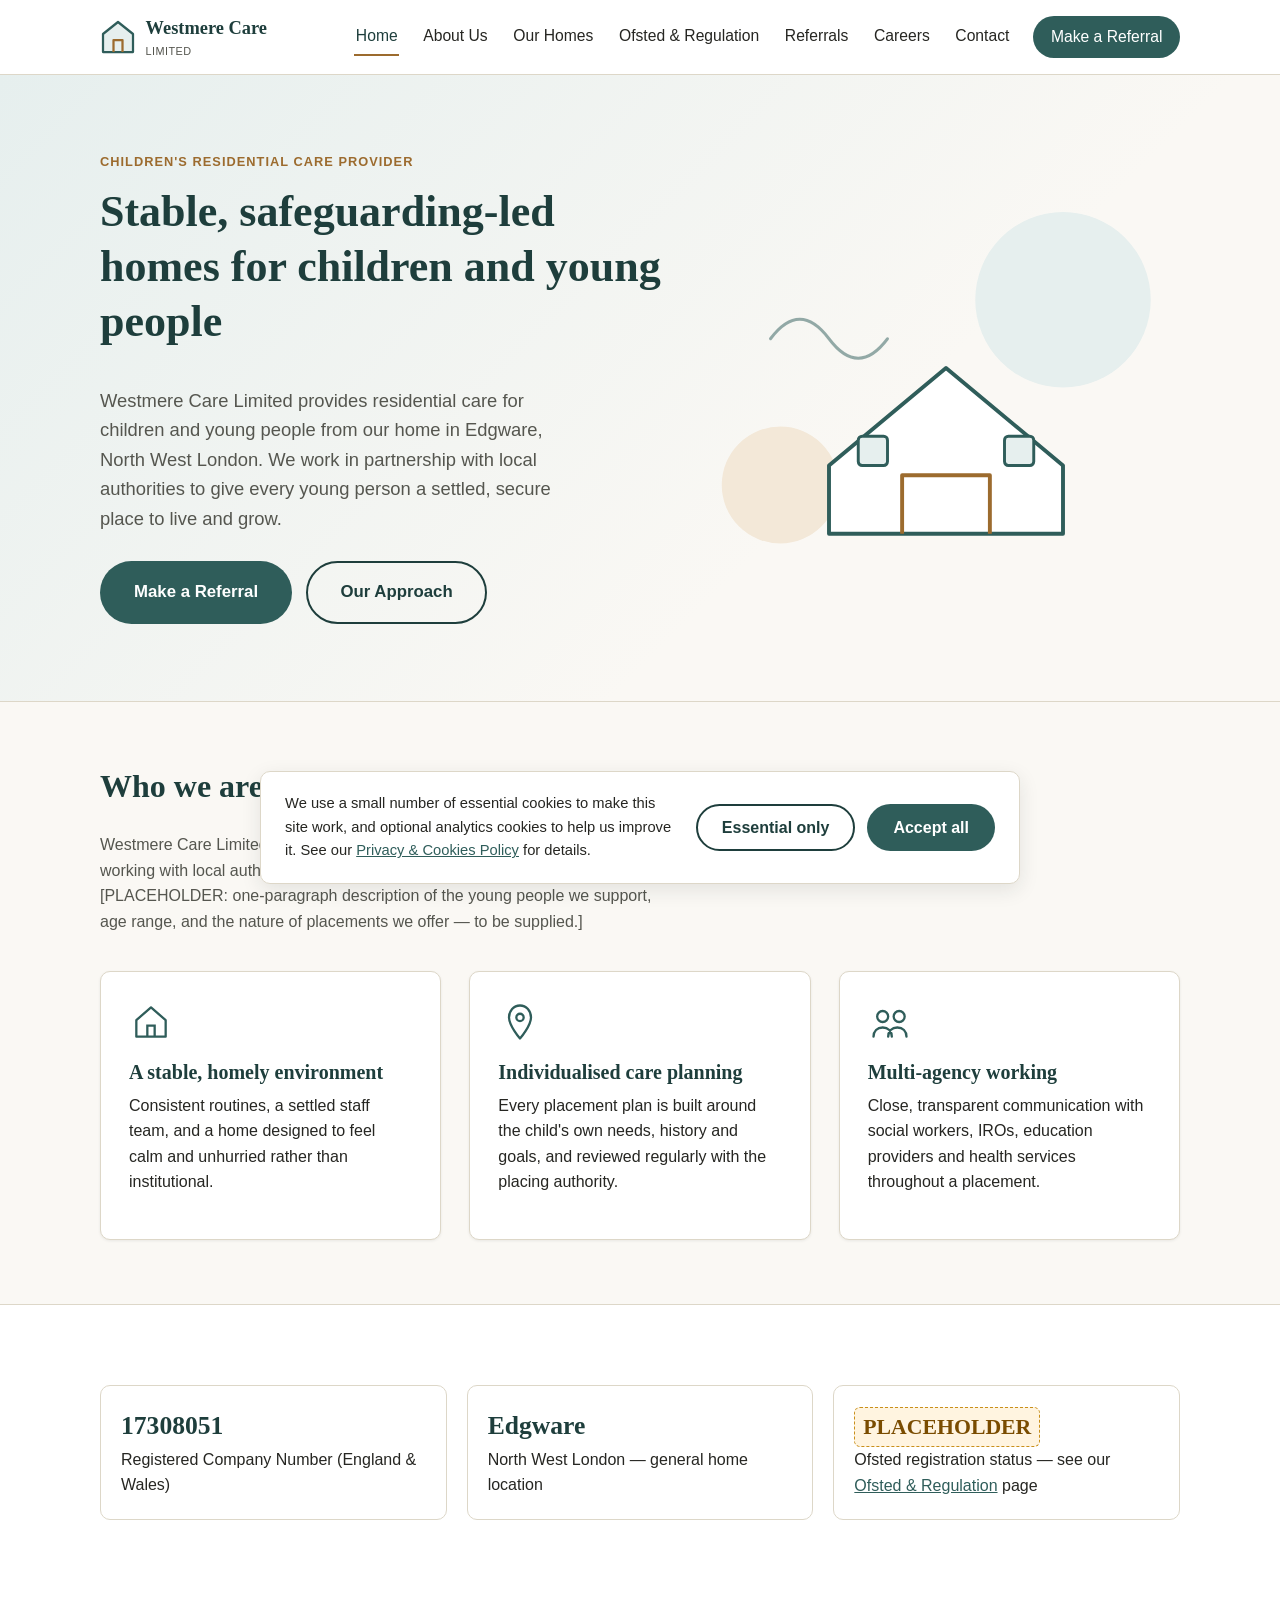
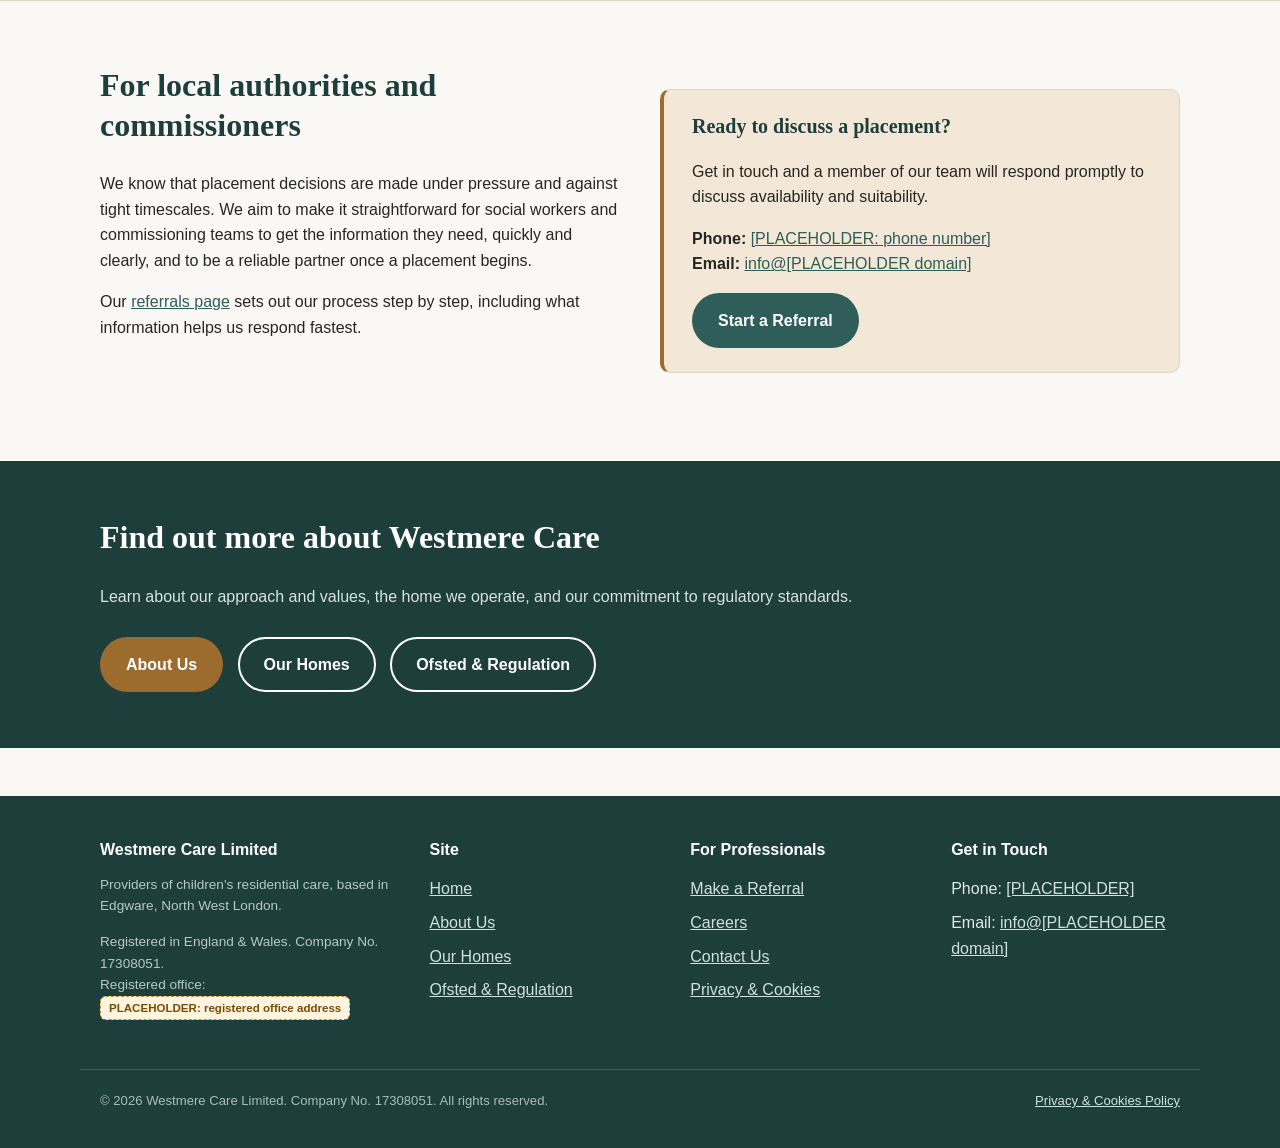
==== index.html @ 1361afa4 "Fix real domain in canonical/sitemap URLs, fix a11y lint, fix CI link check Two real bugs found via " ====
<!DOCTYPE html>
<html lang="en-GB">
<head>
  <meta charset="UTF-8">
  <meta name="viewport" content="width=device-width, initial-scale=1">
  <title>Westmere Care Limited | Children's Residential Care</title>
  <meta name="description" content="Westmere Care Limited provides safe, stable residential care for children and young people from our home in Edgware, North West London. Information for local authority social workers and commissioning teams.">
  <link rel="canonical" href="https://www.westmerecare.co.uk/">
  <link rel="icon" type="image/svg+xml" href="assets/favicon.svg">
  <meta name="theme-color" content="#2F5D5A">
  <meta property="og:type" content="website">
  <meta property="og:title" content="Westmere Care Limited | Children's Residential Care">
  <meta property="og:description" content="Safe, stable residential care for children and young people, based in Edgware, North West London. For local authority referrals and enquiries.">
  <link rel="stylesheet" href="css/style.css">
</head>
<body>
  <a class="skip-link" href="#main">Skip to main content</a>

  <header class="site-header">
    <div class="container header-inner">
      <a class="brand" href="index.html">
        <svg class="brand-mark" viewBox="0 0 48 48" fill="none" aria-hidden="true">
          <path d="M24 4 44 20V44H4V20L24 4Z" fill="#E6EFEE" stroke="#2F5D5A" stroke-width="3" stroke-linejoin="round"/>
          <path d="M18 44V28h12v16" fill="none" stroke="#9C6B2E" stroke-width="3" stroke-linejoin="round"/>
        </svg>
        <span>Westmere Care<span class="brand-text-org">Limited</span></span>
      </a>
      <button class="nav-toggle" data-nav-toggle type="button" aria-expanded="false" aria-controls="primary-nav">
        <svg class="nav-toggle-icon" viewBox="0 0 24 24" fill="none" aria-hidden="true"><path d="M4 6h16M4 12h16M4 18h16" stroke="currentColor" stroke-width="2" stroke-linecap="round"/></svg>
        Menu
      </button>
      <nav class="primary-nav" id="primary-nav" aria-label="Primary">
        <a href="index.html" aria-current="page">Home</a>
        <a href="about.html">About Us</a>
        <a href="our-homes.html">Our Homes</a>
        <a href="ofsted.html">Ofsted &amp; Regulation</a>
        <a href="referrals.html">Referrals</a>
        <a href="careers.html">Careers</a>
        <a href="contact.html">Contact</a>
        <a class="nav-cta" href="referrals.html">Make a Referral</a>
      </nav>
    </div>
  </header>

  <main id="main">

    <section class="hero">
      <div class="container hero-grid">
        <div>
          <p class="hero-eyebrow">Children's Residential Care Provider</p>
          <h1>Stable, safeguarding-led homes for children and young people</h1>
          <p class="hero-lede">Westmere Care Limited provides residential care for children and young people from our home in Edgware, North West London. We work in partnership with local authorities to give every young person a settled, secure place to live and grow.</p>
          <div class="hero-actions">
            <a class="btn btn-primary btn-lg" href="referrals.html">Make a Referral</a>
            <a class="btn btn-outline btn-lg" href="about.html">Our Approach</a>
          </div>
        </div>
        <div aria-hidden="true">
          <svg class="hero-art" viewBox="0 0 480 360" fill="none" role="img" aria-hidden="true">
            <circle cx="360" cy="90" r="90" fill="#E6EFEE"/>
            <circle cx="70" cy="280" r="60" fill="#F3E8D8"/>
            <path d="M120 260 240 160 360 260V330H120V260Z" fill="#FFFFFF" stroke="#2F5D5A" stroke-width="4" stroke-linejoin="round"/>
            <path d="M195 330V270H285V330" fill="none" stroke="#9C6B2E" stroke-width="4" stroke-linejoin="round"/>
            <rect x="150" y="230" width="30" height="30" rx="4" fill="#E6EFEE" stroke="#2F5D5A" stroke-width="3"/>
            <rect x="300" y="230" width="30" height="30" rx="4" fill="#E6EFEE" stroke="#2F5D5A" stroke-width="3"/>
            <path d="M60 130q30-40 60 0t60 0" stroke="#2F5D5A" stroke-width="3" fill="none" stroke-linecap="round" opacity="0.5"/>
          </svg>
        </div>
      </div>
    </section>

    <section class="section">
      <div class="container">
        <div class="section-header">
          <h2>Who we are</h2>
          <p>Westmere Care Limited (Company No. 17308051) is a residential care provider working with local authorities across London and the surrounding region. [PLACEHOLDER: one-paragraph description of the young people we support, age range, and the nature of placements we offer — to be supplied.]</p>
        </div>
        <div class="grid grid-3">
          <div class="card">
            <svg class="card-icon" viewBox="0 0 48 48" fill="none" aria-hidden="true"><path d="M8 22 24 8l16 14v18H8V22Z" stroke="currentColor" stroke-width="2.5" stroke-linejoin="round"/><path d="M20 40V28h8v12" stroke="currentColor" stroke-width="2.5"/></svg>
            <h3>A stable, homely environment</h3>
            <p>Consistent routines, a settled staff team, and a home designed to feel calm and unhurried rather than institutional.</p>
          </div>
          <div class="card">
            <svg class="card-icon" viewBox="0 0 48 48" fill="none" aria-hidden="true"><path d="M24 6c-7 0-12 6-12 13 0 9 12 23 12 23s12-14 12-23c0-7-5-13-12-13Z" stroke="currentColor" stroke-width="2.5" stroke-linejoin="round"/><circle cx="24" cy="19" r="4" stroke="currentColor" stroke-width="2.5"/></svg>
            <h3>Individualised care planning</h3>
            <p>Every placement plan is built around the child's own needs, history and goals, and reviewed regularly with the placing authority.</p>
          </div>
          <div class="card">
            <svg class="card-icon" viewBox="0 0 48 48" fill="none" aria-hidden="true"><circle cx="16" cy="18" r="6" stroke="currentColor" stroke-width="2.5"/><circle cx="34" cy="18" r="6" stroke="currentColor" stroke-width="2.5"/><path d="M6 40c0-6 4-10 10-10s10 4 10 10M22 40c0-6 4-10 10-10s10 4 10 10" stroke="currentColor" stroke-width="2.5" stroke-linecap="round"/></svg>
            <h3>Multi-agency working</h3>
            <p>Close, transparent communication with social workers, IROs, education providers and health services throughout a placement.</p>
          </div>
        </div>
      </div>
    </section>

    <section class="section section-alt" aria-label="Key facts about Westmere Care Limited">
      <div class="container">
        <ul class="stat-list">
          <li>
            <span class="stat-num">17308051</span>
            Registered Company Number (England &amp; Wales)
          </li>
          <li>
            <span class="stat-num">Edgware</span>
            North West London — general home location
          </li>
          <li>
            <span class="stat-num"><span class="placeholder-tag">PLACEHOLDER</span></span>
            Ofsted registration status — see our <a href="ofsted.html">Ofsted &amp; Regulation</a> page
          </li>
        </ul>
      </div>
    </section>

    <section class="section">
      <div class="container two-col">
        <div>
          <h2>For local authorities and commissioners</h2>
          <p>We know that placement decisions are made under pressure and against tight timescales. We aim to make it straightforward for social workers and commissioning teams to get the information they need, quickly and clearly, and to be a reliable partner once a placement begins.</p>
          <p>Our <a href="referrals.html">referrals page</a> sets out our process step by step, including what information helps us respond fastest.</p>
        </div>
        <div class="callout callout-accent">
          <h3 class="mt-0">Ready to discuss a placement?</h3>
          <p>Get in touch and a member of our team will respond promptly to discuss availability and suitability.</p>
          <p class="mt-0">
            <strong>Phone:</strong> <a href="tel:[PLACEHOLDER]">[PLACEHOLDER:&nbsp;phone&nbsp;number]</a><br>
            <strong>Email:</strong> <a href="mailto:info@[PLACEHOLDER]">info@[PLACEHOLDER domain]</a>
          </p>
          <a class="btn btn-primary" href="referrals.html">Start a Referral</a>
        </div>
      </div>
    </section>

    <section class="cta-band">
      <div class="container">
        <h2>Find out more about Westmere Care</h2>
        <p>Learn about our approach and values, the home we operate, and our commitment to regulatory standards.</p>
        <div class="hero-actions">
          <a class="btn btn-accent" href="about.html">About Us</a>
          <a class="btn btn-outline" href="our-homes.html">Our Homes</a>
          <a class="btn btn-outline" href="ofsted.html">Ofsted &amp; Regulation</a>
        </div>
      </div>
    </section>

  </main>

  <footer class="site-footer">
    <div class="container footer-grid">
      <div>
        <h2>Westmere Care Limited</h2>
        <p class="footer-legal-org">Providers of children's residential care, based in Edgware, North West London.</p>
        <p class="footer-legal-org">
          Registered in England &amp; Wales. Company No. 17308051.<br>
          Registered office: <span class="placeholder-tag">PLACEHOLDER: registered office address</span>
        </p>
      </div>
      <div>
        <h3>Site</h3>
        <ul class="footer-nav-list">
          <li><a href="index.html">Home</a></li>
          <li><a href="about.html">About Us</a></li>
          <li><a href="our-homes.html">Our Homes</a></li>
          <li><a href="ofsted.html">Ofsted &amp; Regulation</a></li>
        </ul>
      </div>
      <div>
        <h3>For Professionals</h3>
        <ul class="footer-nav-list">
          <li><a href="referrals.html">Make a Referral</a></li>
          <li><a href="careers.html">Careers</a></li>
          <li><a href="contact.html">Contact Us</a></li>
          <li><a href="privacy.html">Privacy &amp; Cookies</a></li>
        </ul>
      </div>
      <div>
        <h3>Get in Touch</h3>
        <ul class="footer-nav-list">
          <li>Phone: <a href="tel:[PLACEHOLDER]">[PLACEHOLDER]</a></li>
          <li>Email: <a href="mailto:info@[PLACEHOLDER]">info@[PLACEHOLDER domain]</a></li>
        </ul>
      </div>
    </div>
    <div class="container footer-bottom">
      <p>&copy; <span id="year"></span> Westmere Care Limited. Company No. 17308051. All rights reserved.</p>
      <p><a href="privacy.html">Privacy &amp; Cookies Policy</a></p>
    </div>
  </footer>

  <section class="cookie-banner" id="cookie-banner" aria-label="Cookie notice" hidden>
    <p>We use a small number of essential cookies to make this site work, and optional analytics cookies to help us improve it. See our <a href="privacy.html">Privacy &amp; Cookies Policy</a> for details.</p>
    <div class="cookie-actions">
      <button type="button" class="btn btn-outline" data-cookie-essential>Essential only</button>
      <button type="button" class="btn btn-primary" data-cookie-accept>Accept all</button>
    </div>
  </section>

  <script src="js/main.js"></script>
</body>
</html>
---- css/style.css ----
/* ==========================================================================
   Westmere Care Limited — shared stylesheet
   Calm, professional palette for a regulated children's residential care
   provider. Audience: local authority social workers & commissioners.
   ========================================================================== */

:root {
  /* Colour palette — deep teal (trust, calm) + warm neutral + muted sand accent */
  --color-bg: #faf8f4;
  --color-surface: #ffffff;
  --color-surface-alt: #f1efe8;
  --color-primary: #2f5d5a;
  --color-primary-dark: #1e3e3c;
  --color-primary-light: #e6efee;
  --color-accent: #9c6b2e;
  --color-accent-light: #f3e8d8;
  --color-text: #262622;
  --color-text-muted: #55564f;
  --color-border: #ddd7c8;
  --color-success-bg: #e7f0ea;
  --color-success-text: #244d34;
  --focus-ring: #1a73e8;

  --font-body: -apple-system, BlinkMacSystemFont, "Segoe UI", Roboto, Helvetica, Arial, sans-serif;
  --font-heading: Georgia, "Times New Roman", serif;

  --container-width: 1120px;
  --radius: 10px;
  --shadow-sm: 0 1px 3px rgba(30, 40, 38, 0.08);
  --shadow-md: 0 6px 20px rgba(30, 40, 38, 0.10);
}

/* ---------- Reset ---------- */
* , *::before, *::after { box-sizing: border-box; }
html { scroll-behavior: smooth; }
body {
  margin: 0;
  font-family: var(--font-body);
  color: var(--color-text);
  background: var(--color-bg);
  line-height: 1.6;
  font-size: 1rem;
  -webkit-font-smoothing: antialiased;
}
img, svg { max-width: 100%; display: block; }
ul, ol { padding-left: 1.25em; }
a { color: var(--color-primary); }
a:hover { color: var(--color-primary-dark); }
h1, h2, h3, h4 {
  font-family: var(--font-heading);
  line-height: 1.25;
  color: var(--color-primary-dark);
  margin-top: 0;
}
h1 { font-size: clamp(1.9rem, 4vw, 2.75rem); }
h2 { font-size: clamp(1.5rem, 3vw, 2rem); }
h3 { font-size: 1.25rem; }
p { margin: 0 0 1em; }
.container {
  width: 100%;
  max-width: var(--container-width);
  margin-inline: auto;
  padding-inline: 1.25rem;
}

/* ---------- Focus visibility (WCAG 2.1 AA) ---------- */
a:focus-visible,
button:focus-visible,
input:focus-visible,
textarea:focus-visible,
select:focus-visible,
[tabindex]:focus-visible {
  outline: 3px solid var(--focus-ring);
  outline-offset: 2px;
}

/* ---------- Skip link ---------- */
.skip-link {
  position: absolute;
  left: 1rem;
  top: -3rem;
  background: var(--color-primary-dark);
  color: #fff;
  padding: 0.6rem 1rem;
  border-radius: 0 0 8px 8px;
  z-index: 1000;
  transition: top 0.15s ease-in-out;
}
.skip-link:focus { top: 0; }

/* ---------- Header / Nav ---------- */
.site-header {
  background: var(--color-surface);
  border-bottom: 1px solid var(--color-border);
  position: sticky;
  top: 0;
  z-index: 500;
}
.header-inner {
  display: flex;
  align-items: center;
  justify-content: space-between;
  gap: 1rem;
  padding-block: 0.85rem;
}
.brand {
  display: flex;
  align-items: center;
  gap: 0.6rem;
  text-decoration: none;
  color: var(--color-primary-dark);
  font-family: var(--font-heading);
  font-weight: 700;
  font-size: 1.15rem;
  flex-shrink: 0;
}
.brand:hover { color: var(--color-primary-dark); }
.brand-mark { width: 36px; height: 36px; flex-shrink: 0; }
.brand-text-org { display: block; font-size: 0.68rem; font-weight: 400; letter-spacing: 0.04em; color: var(--color-text-muted); font-family: var(--font-body); text-transform: uppercase; }

.nav-toggle {
  display: inline-flex;
  align-items: center;
  gap: 0.5rem;
  background: none;
  border: 1px solid var(--color-border);
  border-radius: 8px;
  padding: 0.5rem 0.75rem;
  font-size: 0.95rem;
  color: var(--color-primary-dark);
  cursor: pointer;
}
.nav-toggle-icon { width: 20px; height: 20px; }

.primary-nav {
  display: flex;
  align-items: center;
  gap: 1.4rem;
  flex-wrap: wrap;
}
.primary-nav a {
  text-decoration: none;
  color: var(--color-text);
  font-weight: 500;
  font-size: 0.98rem;
  padding: 0.35rem 0.1rem;
  border-bottom: 2px solid transparent;
}
.primary-nav a:hover,
.primary-nav a[aria-current="page"] {
  color: var(--color-primary-dark);
  border-bottom-color: var(--color-accent);
}
.nav-cta {
  background: var(--color-primary);
  color: #fff !important;
  padding: 0.55rem 1.1rem !important;
  border-radius: 999px;
  border-bottom: none !important;
  white-space: nowrap;
}
.nav-cta:hover { background: var(--color-primary-dark); }

@media (max-width: 860px) {
  .nav-toggle { display: inline-flex; }
  .primary-nav {
    display: none;
    flex-direction: column;
    align-items: stretch;
    gap: 0;
    position: absolute;
    left: 0;
    right: 0;
    top: 100%;
    background: var(--color-surface);
    border-bottom: 1px solid var(--color-border);
    box-shadow: var(--shadow-md);
    padding: 0.5rem 1.25rem 1rem;
  }
  .primary-nav.is-open { display: flex; }
  .primary-nav a { padding: 0.7rem 0.2rem; border-bottom: 1px solid var(--color-surface-alt); }
  .nav-cta { text-align: center; margin-top: 0.5rem; }
}
@media (min-width: 861px) {
  .nav-toggle { display: none; }
}

/* ---------- Buttons ---------- */
.btn {
  display: inline-block;
  font-weight: 600;
  text-decoration: none;
  padding: 0.8rem 1.5rem;
  border-radius: 999px;
  border: 2px solid transparent;
  cursor: pointer;
  font-size: 1rem;
  font-family: var(--font-body);
  transition: background-color 0.15s ease, color 0.15s ease, border-color 0.15s ease;
}
.btn-primary { background: var(--color-primary); color: #fff; }
.btn-primary:hover { background: var(--color-primary-dark); color: #fff; }
.btn-outline { background: transparent; color: var(--color-primary-dark); border-color: var(--color-primary-dark); }
.btn-outline:hover { background: var(--color-primary-light); }
.btn-accent { background: var(--color-accent); color: #fff; }
.btn-accent:hover { background: #7d5623; color: #fff; }
.btn-lg { padding: 1rem 2rem; font-size: 1.05rem; }

/* ---------- Hero ---------- */
.hero {
  background: linear-gradient(135deg, var(--color-primary-light) 0%, var(--color-bg) 65%);
  padding-block: clamp(2.5rem, 6vw, 5rem);
  border-bottom: 1px solid var(--color-border);
}
.hero-grid {
  display: grid;
  grid-template-columns: 1fr;
  gap: 2.5rem;
  align-items: center;
}
@media (min-width: 900px) {
  .hero-grid { grid-template-columns: 1.1fr 0.9fr; }
}
.hero-eyebrow {
  text-transform: uppercase;
  letter-spacing: 0.08em;
  font-size: 0.8rem;
  font-weight: 700;
  color: var(--color-accent);
  margin-bottom: 0.75rem;
}
.hero-lede { font-size: 1.15rem; color: var(--color-text-muted); max-width: 46ch; }
.hero-actions { display: flex; flex-wrap: wrap; gap: 0.9rem; margin-top: 1.75rem; }
.hero-art { width: 100%; }

/* ---------- Sections ---------- */
.section { padding-block: clamp(2.5rem, 5vw, 4.5rem); }
.section-alt { background: var(--color-surface); border-top: 1px solid var(--color-border); border-bottom: 1px solid var(--color-border); }
.section-header { max-width: 65ch; margin-bottom: 2.25rem; }
.section-header p { color: var(--color-text-muted); }

.grid {
  display: grid;
  gap: 1.75rem;
}
.grid-2 { grid-template-columns: 1fr; }
.grid-3 { grid-template-columns: 1fr; }
@media (min-width: 700px) {
  .grid-2 { grid-template-columns: 1fr 1fr; }
  .grid-3 { grid-template-columns: repeat(3, 1fr); }
}

.card {
  background: var(--color-surface);
  border: 1px solid var(--color-border);
  border-radius: var(--radius);
  padding: 1.75rem;
  box-shadow: var(--shadow-sm);
}
.card h3 { margin-bottom: 0.5rem; }
.card-icon { width: 44px; height: 44px; margin-bottom: 1rem; color: var(--color-primary); }

.callout {
  background: var(--color-primary-light);
  border: 1px solid var(--color-border);
  border-left: 4px solid var(--color-primary);
  border-radius: var(--radius);
  padding: 1.5rem 1.75rem;
  margin-block: 1.5rem;
}
.callout-accent { border-left-color: var(--color-accent); background: var(--color-accent-light); }

.stat-list { list-style: none; padding: 0; display: grid; gap: 1.25rem; grid-template-columns: 1fr; }
@media (min-width: 700px) { .stat-list { grid-template-columns: repeat(3, 1fr); } }
.stat-list li { background: var(--color-surface); border: 1px solid var(--color-border); border-radius: var(--radius); padding: 1.25rem; }
.stat-num { display: block; font-family: var(--font-heading); font-size: 1.6rem; color: var(--color-primary-dark); font-weight: 700; }

.placeholder-tag {
  display: inline-block;
  background: #fff4e0;
  color: #7a4c00;
  border: 1px dashed #c98f1a;
  border-radius: 6px;
  padding: 0.1rem 0.5rem;
  font-size: 0.85em;
  font-weight: 600;
}

/* ---------- CTA band ---------- */
.cta-band {
  background: var(--color-primary-dark);
  color: #fff;
  padding-block: clamp(2.5rem, 5vw, 3.5rem);
}
.cta-band h2 { color: #fff; }
.cta-band p { color: #d7e3e1; }
.cta-band .btn-outline { color: #fff; border-color: #fff; }
.cta-band .btn-outline:hover { background: rgba(255,255,255,0.12); }

/* ---------- Steps ---------- */
.steps { counter-reset: step; list-style: none; padding: 0; display: grid; gap: 1.5rem; }
.steps li {
  position: relative;
  padding-left: 3.25rem;
  background: var(--color-surface);
  border: 1px solid var(--color-border);
  border-radius: var(--radius);
  padding-top: 1.25rem;
  padding-bottom: 1.25rem;
  padding-right: 1.25rem;
}
.steps li::before {
  counter-increment: step;
  content: counter(step);
  position: absolute;
  left: 1.1rem;
  top: 1.2rem;
  width: 2rem;
  height: 2rem;
  background: var(--color-primary);
  color: #fff;
  border-radius: 50%;
  display: flex;
  align-items: center;
  justify-content: center;
  font-weight: 700;
  font-family: var(--font-heading);
}

/* ---------- Forms ---------- */
.form-grid { display: grid; gap: 1.1rem; max-width: 640px; }
.form-row-2 { display: grid; gap: 1.1rem; grid-template-columns: 1fr; }
@media (min-width: 600px) { .form-row-2 { grid-template-columns: 1fr 1fr; } }
label { display: block; font-weight: 600; margin-bottom: 0.35rem; }
.hint { font-weight: 400; color: var(--color-text-muted); font-size: 0.88rem; }
input[type="text"], input[type="email"], input[type="tel"], select, textarea {
  width: 100%;
  padding: 0.75rem 0.9rem;
  border: 1px solid var(--color-border);
  border-radius: 8px;
  font-size: 1rem;
  font-family: var(--font-body);
  background: #fff;
  color: var(--color-text);
}
textarea { resize: vertical; min-height: 130px; }
.required-mark { color: #8a3324; }
fieldset { border: 1px solid var(--color-border); border-radius: var(--radius); padding: 1rem 1.25rem; }
legend { font-weight: 700; padding: 0 0.4rem; }
.form-note { font-size: 0.9rem; color: var(--color-text-muted); margin-top: 1rem; }
.hp-field { position: absolute; left: -9999px; width: 1px; height: 1px; overflow: hidden; }
.form-success {
  background: var(--color-success-bg);
  color: var(--color-success-text);
  border: 1px solid #b7d3c0;
  border-radius: var(--radius);
  padding: 1rem 1.25rem;
  margin-bottom: 1.5rem;
}

/* ---------- Footer ---------- */
.site-footer {
  background: var(--color-primary-dark);
  color: #dfe8e6;
  padding-block: 2.75rem 1.5rem;
  margin-top: 3rem;
}
.footer-grid {
  display: grid;
  gap: 2rem;
  grid-template-columns: 1fr;
}
@media (min-width: 750px) {
  .footer-grid { grid-template-columns: 1.3fr 1fr 1fr 1fr; }
}
.site-footer h2, .site-footer h3 { color: #fff; font-size: 1rem; font-family: var(--font-body); }
.site-footer a { color: #cfe0dd; }
.site-footer a:hover { color: #fff; }
.footer-legal-org {
  font-size: 0.85rem;
  color: #b7c8c4;
  line-height: 1.6;
}
.footer-nav-list { list-style: none; padding: 0; margin: 0; display: grid; gap: 0.5rem; }
.footer-bottom {
  border-top: 1px solid rgba(255,255,255,0.15);
  margin-top: 2.25rem;
  padding-top: 1.25rem;
  font-size: 0.82rem;
  color: #a9bcb8;
  display: flex;
  flex-wrap: wrap;
  gap: 0.75rem 1.5rem;
  justify-content: space-between;
}

/* ---------- Cookie banner ---------- */
.cookie-banner {
  position: fixed;
  left: 1rem;
  right: 1rem;
  bottom: 1rem;
  max-width: 760px;
  margin-inline: auto;
  background: var(--color-surface);
  color: var(--color-text);
  border: 1px solid var(--color-border);
  border-radius: var(--radius);
  box-shadow: var(--shadow-md);
  padding: 1.25rem 1.5rem;
  z-index: 900;
  display: flex;
  flex-wrap: wrap;
  gap: 1rem 1.5rem;
  align-items: center;
  justify-content: space-between;
}
.cookie-banner[hidden] { display: none; }
.cookie-banner p { margin: 0; font-size: 0.92rem; flex: 1 1 320px; }
.cookie-actions { display: flex; gap: 0.75rem; flex-shrink: 0; }

/* ---------- Utility ---------- */
.text-muted { color: var(--color-text-muted); }
.mt-0 { margin-top: 0; }
.sr-only {
  position: absolute;
  width: 1px; height: 1px;
  padding: 0; margin: -1px;
  overflow: hidden;
  clip: rect(0,0,0,0);
  white-space: nowrap;
  border: 0;
}
.badge {
  display: inline-flex;
  align-items: center;
  gap: 0.4rem;
  background: var(--color-primary-light);
  color: var(--color-primary-dark);
  border: 1px solid var(--color-border);
  border-radius: 999px;
  padding: 0.3rem 0.85rem;
  font-size: 0.85rem;
  font-weight: 600;
}
.page-intro { max-width: 70ch; }
.contact-details-grid { gap: 1.25rem; }
.two-col { display: grid; gap: 2.5rem; grid-template-columns: 1fr; }
@media (min-width: 900px) { .two-col { grid-template-columns: 1fr 1fr; } }
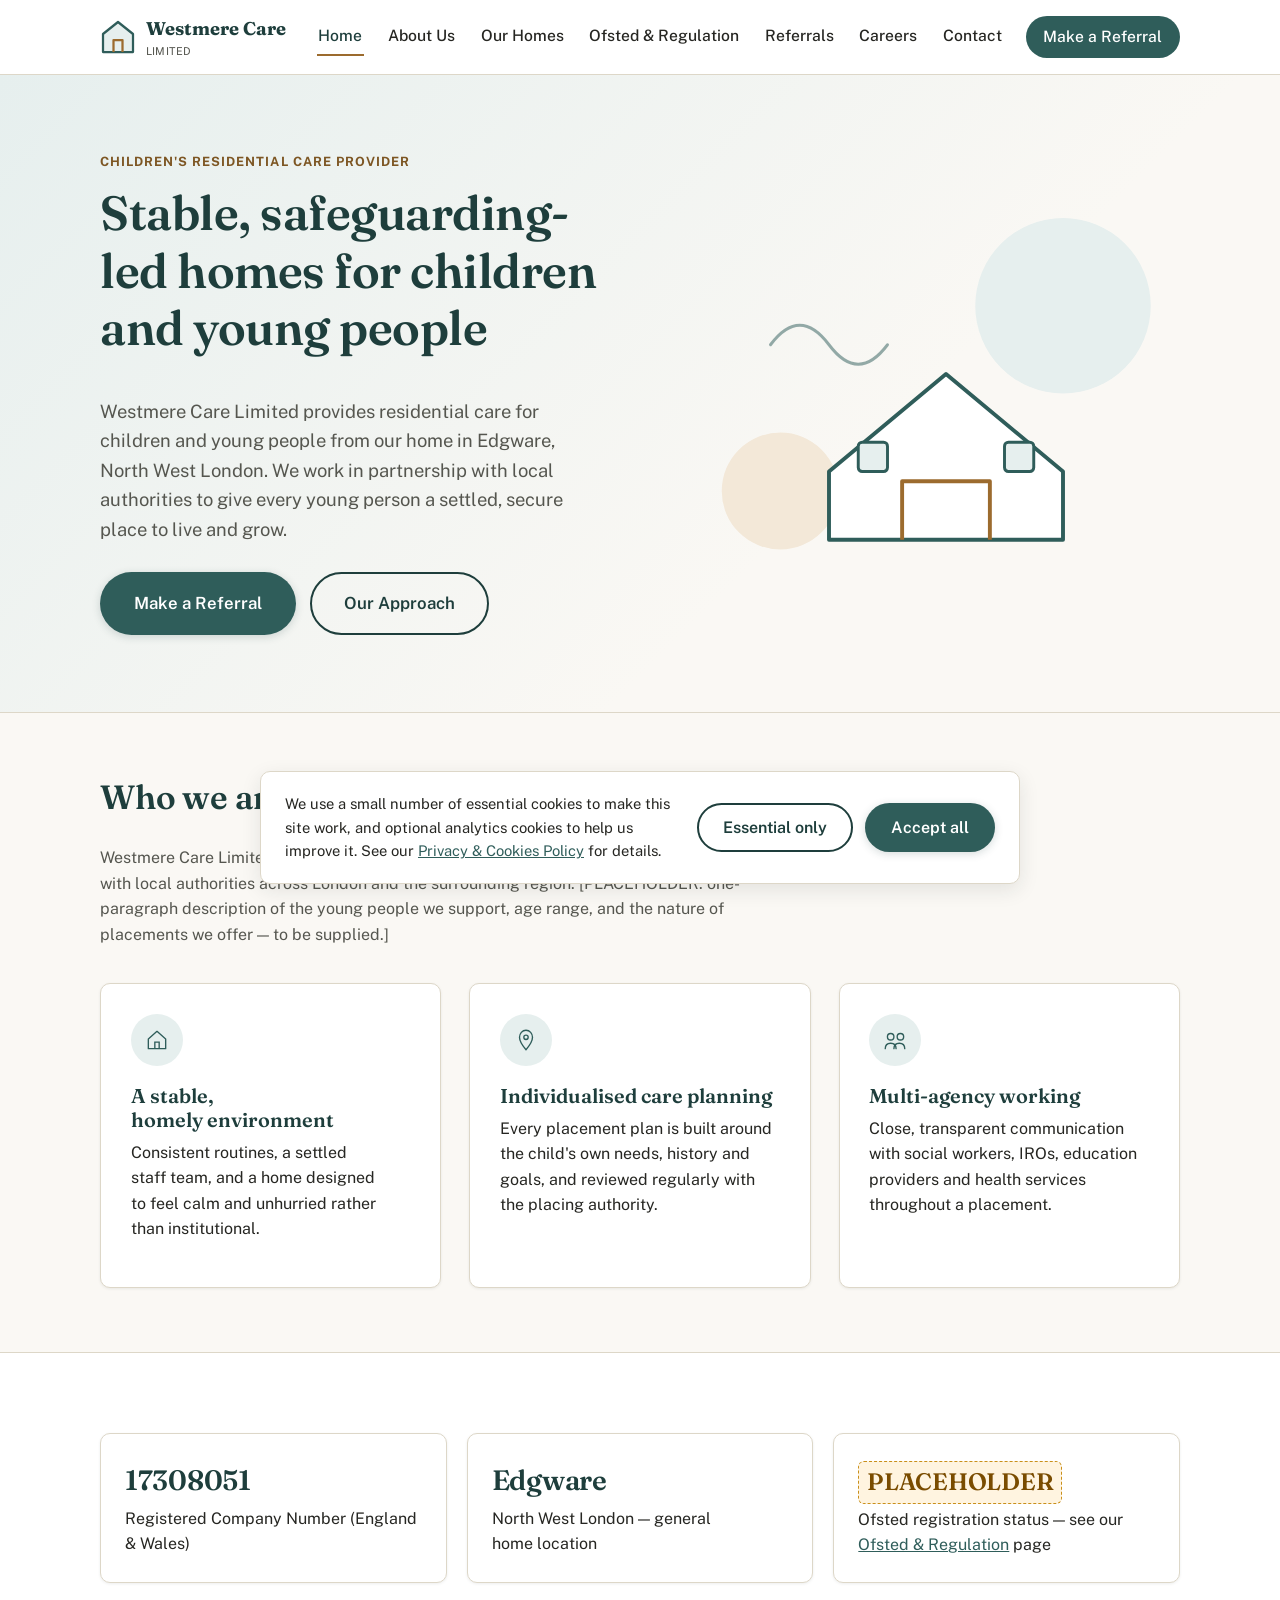
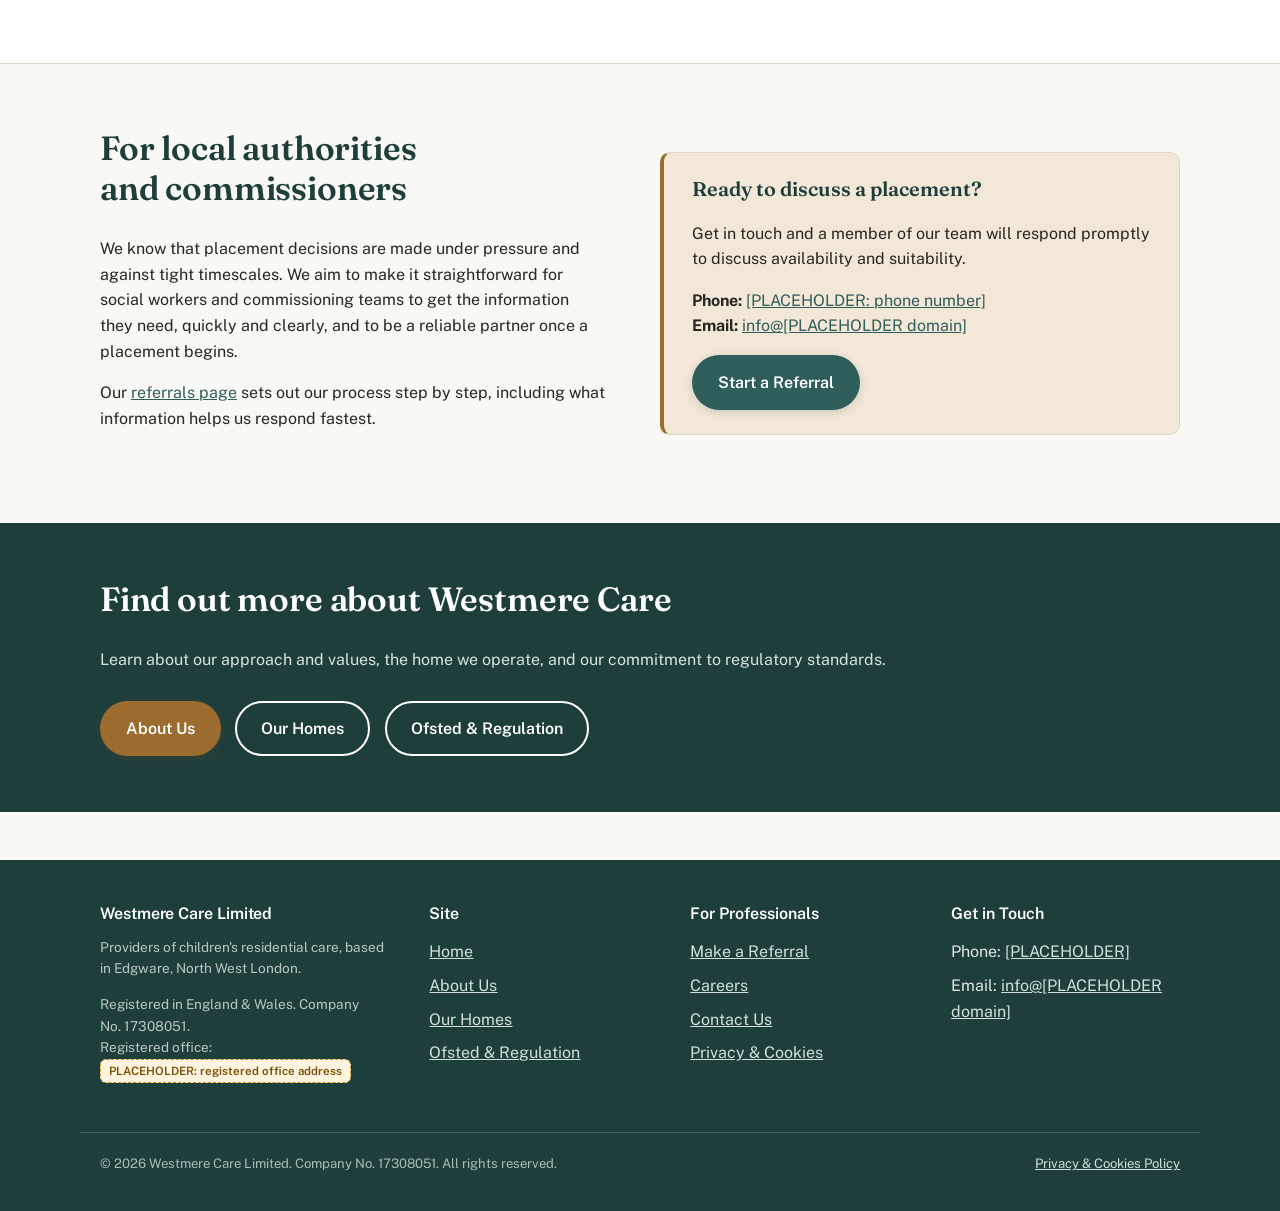
==== commit a16e1678: "Design polish pass: typography, spacing, card/button refinement Same structure and palette throughou" ====
--- a/index.html
+++ b/index.html
@@ -7,6 +7,9 @@
   <meta name="description" content="Westmere Care Limited provides safe, stable residential care for children and young people from our home in Edgware, North West London. Information for local authority social workers and commissioning teams.">
   <link rel="canonical" href="https://www.westmerecare.co.uk/">
   <link rel="icon" type="image/svg+xml" href="assets/favicon.svg">
+  <link rel="preconnect" href="https://fonts.googleapis.com">
+  <link rel="preconnect" href="https://fonts.gstatic.com" crossorigin>
+  <link rel="stylesheet" href="https://fonts.googleapis.com/css2?family=Fraunces:opsz,wght@9..144,500;9..144,600;9..144,700&family=Public+Sans:wght@400;500;600;700&display=swap">
   <meta name="theme-color" content="#2F5D5A">
   <meta property="og:type" content="website">
   <meta property="og:title" content="Westmere Care Limited | Children's Residential Care">
@@ -77,17 +80,17 @@
         </div>
         <div class="grid grid-3">
           <div class="card">
-            <svg class="card-icon" viewBox="0 0 48 48" fill="none" aria-hidden="true"><path d="M8 22 24 8l16 14v18H8V22Z" stroke="currentColor" stroke-width="2.5" stroke-linejoin="round"/><path d="M20 40V28h8v12" stroke="currentColor" stroke-width="2.5"/></svg>
+            <span class="icon-circle" aria-hidden="true"><svg class="card-icon" viewBox="0 0 48 48" fill="none"><path d="M8 22 24 8l16 14v18H8V22Z" stroke="currentColor" stroke-width="2.5" stroke-linejoin="round"/><path d="M20 40V28h8v12" stroke="currentColor" stroke-width="2.5"/></svg></span>
             <h3>A stable, homely environment</h3>
             <p>Consistent routines, a settled staff team, and a home designed to feel calm and unhurried rather than institutional.</p>
           </div>
           <div class="card">
-            <svg class="card-icon" viewBox="0 0 48 48" fill="none" aria-hidden="true"><path d="M24 6c-7 0-12 6-12 13 0 9 12 23 12 23s12-14 12-23c0-7-5-13-12-13Z" stroke="currentColor" stroke-width="2.5" stroke-linejoin="round"/><circle cx="24" cy="19" r="4" stroke="currentColor" stroke-width="2.5"/></svg>
+            <span class="icon-circle" aria-hidden="true"><svg class="card-icon" viewBox="0 0 48 48" fill="none"><path d="M24 6c-7 0-12 6-12 13 0 9 12 23 12 23s12-14 12-23c0-7-5-13-12-13Z" stroke="currentColor" stroke-width="2.5" stroke-linejoin="round"/><circle cx="24" cy="19" r="4" stroke="currentColor" stroke-width="2.5"/></svg></span>
             <h3>Individualised care planning</h3>
             <p>Every placement plan is built around the child's own needs, history and goals, and reviewed regularly with the placing authority.</p>
           </div>
           <div class="card">
-            <svg class="card-icon" viewBox="0 0 48 48" fill="none" aria-hidden="true"><circle cx="16" cy="18" r="6" stroke="currentColor" stroke-width="2.5"/><circle cx="34" cy="18" r="6" stroke="currentColor" stroke-width="2.5"/><path d="M6 40c0-6 4-10 10-10s10 4 10 10M22 40c0-6 4-10 10-10s10 4 10 10" stroke="currentColor" stroke-width="2.5" stroke-linecap="round"/></svg>
+            <span class="icon-circle" aria-hidden="true"><svg class="card-icon" viewBox="0 0 48 48" fill="none"><circle cx="16" cy="18" r="6" stroke="currentColor" stroke-width="2.5"/><circle cx="34" cy="18" r="6" stroke="currentColor" stroke-width="2.5"/><path d="M6 40c0-6 4-10 10-10s10 4 10 10M22 40c0-6 4-10 10-10s10 4 10 10" stroke="currentColor" stroke-width="2.5" stroke-linecap="round"/></svg></span>
             <h3>Multi-agency working</h3>
             <p>Close, transparent communication with social workers, IROs, education providers and health services throughout a placement.</p>
           </div>
--- a/css/style.css
+++ b/css/style.css
@@ -21,13 +21,14 @@
   --color-success-text: #244d34;
   --focus-ring: #1a73e8;
 
-  --font-body: -apple-system, BlinkMacSystemFont, "Segoe UI", Roboto, Helvetica, Arial, sans-serif;
-  --font-heading: Georgia, "Times New Roman", serif;
+  --font-body: "Public Sans", -apple-system, BlinkMacSystemFont, "Segoe UI", Roboto, Helvetica, Arial, sans-serif;
+  --font-heading: "Fraunces", Georgia, "Times New Roman", serif;
 
   --container-width: 1120px;
   --radius: 10px;
   --shadow-sm: 0 1px 3px rgba(30, 40, 38, 0.08);
   --shadow-md: 0 6px 20px rgba(30, 40, 38, 0.10);
+  --shadow-lg: 0 12px 32px rgba(30, 40, 38, 0.14);
 }
 
 /* ---------- Reset ---------- */
@@ -48,14 +49,16 @@
 a:hover { color: var(--color-primary-dark); }
 h1, h2, h3, h4 {
   font-family: var(--font-heading);
-  line-height: 1.25;
+  line-height: 1.2;
   color: var(--color-primary-dark);
   margin-top: 0;
-}
-h1 { font-size: clamp(1.9rem, 4vw, 2.75rem); }
-h2 { font-size: clamp(1.5rem, 3vw, 2rem); }
-h3 { font-size: 1.25rem; }
+  text-wrap: balance;
+}
+h1 { font-size: clamp(2.1rem, 4.4vw, 3rem); font-weight: 600; letter-spacing: -0.01em; }
+h2 { font-size: clamp(1.6rem, 3.2vw, 2.1rem); font-weight: 600; letter-spacing: -0.005em; }
+h3 { font-size: 1.25rem; font-weight: 600; }
 p { margin: 0 0 1em; }
+p, li { text-wrap: pretty; }
 .container {
   width: 100%;
   max-width: var(--container-width);
@@ -198,13 +201,18 @@
   font-family: var(--font-body);
   transition: background-color 0.15s ease, color 0.15s ease, border-color 0.15s ease;
 }
-.btn-primary { background: var(--color-primary); color: #fff; }
-.btn-primary:hover { background: var(--color-primary-dark); color: #fff; }
+.btn { transition: background-color 0.15s ease, color 0.15s ease, border-color 0.15s ease, transform 0.15s ease, box-shadow 0.15s ease; }
+.btn-primary { background: var(--color-primary); color: #fff; box-shadow: 0 2px 8px rgba(30, 62, 60, 0.18); }
+.btn-primary:hover { background: var(--color-primary-dark); color: #fff; transform: translateY(-1px); box-shadow: 0 6px 16px rgba(30, 62, 60, 0.22); }
 .btn-outline { background: transparent; color: var(--color-primary-dark); border-color: var(--color-primary-dark); }
-.btn-outline:hover { background: var(--color-primary-light); }
-.btn-accent { background: var(--color-accent); color: #fff; }
-.btn-accent:hover { background: #7d5623; color: #fff; }
+.btn-outline:hover { background: var(--color-primary-light); transform: translateY(-1px); }
+.btn-accent { background: var(--color-accent); color: #fff; box-shadow: 0 2px 8px rgba(125, 86, 35, 0.2); }
+.btn-accent:hover { background: #7d5623; color: #fff; transform: translateY(-1px); box-shadow: 0 6px 16px rgba(125, 86, 35, 0.26); }
 .btn-lg { padding: 1rem 2rem; font-size: 1.05rem; }
+@media (prefers-reduced-motion: reduce) {
+  .btn { transition: none; }
+  .btn:hover { transform: none; }
+}
 
 /* ---------- Hero ---------- */
 .hero {
@@ -226,7 +234,7 @@
   letter-spacing: 0.08em;
   font-size: 0.8rem;
   font-weight: 700;
-  color: var(--color-accent);
+  color: #7d5623;
   margin-bottom: 0.75rem;
 }
 .hero-lede { font-size: 1.15rem; color: var(--color-text-muted); max-width: 46ch; }
@@ -254,11 +262,21 @@
   background: var(--color-surface);
   border: 1px solid var(--color-border);
   border-radius: var(--radius);
-  padding: 1.75rem;
+  padding: 1.85rem;
   box-shadow: var(--shadow-sm);
 }
 .card h3 { margin-bottom: 0.5rem; }
-.card-icon { width: 44px; height: 44px; margin-bottom: 1rem; color: var(--color-primary); }
+.icon-circle {
+  display: inline-flex;
+  align-items: center;
+  justify-content: center;
+  width: 52px;
+  height: 52px;
+  border-radius: 50%;
+  background: var(--color-primary-light);
+  margin-bottom: 1.1rem;
+}
+.card-icon { width: 26px; height: 26px; color: var(--color-primary); }
 
 .callout {
   background: var(--color-primary-light);
@@ -272,8 +290,8 @@
 
 .stat-list { list-style: none; padding: 0; display: grid; gap: 1.25rem; grid-template-columns: 1fr; }
 @media (min-width: 700px) { .stat-list { grid-template-columns: repeat(3, 1fr); } }
-.stat-list li { background: var(--color-surface); border: 1px solid var(--color-border); border-radius: var(--radius); padding: 1.25rem; }
-.stat-num { display: block; font-family: var(--font-heading); font-size: 1.6rem; color: var(--color-primary-dark); font-weight: 700; }
+.stat-list li { background: var(--color-surface); border: 1px solid var(--color-border); border-radius: var(--radius); padding: 1.5rem; box-shadow: var(--shadow-sm); }
+.stat-num { display: block; font-family: var(--font-heading); font-size: 1.75rem; color: var(--color-primary-dark); font-weight: 600; letter-spacing: -0.01em; margin-bottom: 0.15rem; }
 
 .placeholder-tag {
   display: inline-block;
@@ -294,6 +312,9 @@
 }
 .cta-band h2 { color: #fff; }
 .cta-band p { color: #d7e3e1; }
+.cta-band a { color: #cfe0dd; }
+.cta-band a:hover { color: #fff; }
+.cta-band .btn-accent { color: #fff; }
 .cta-band .btn-outline { color: #fff; border-color: #fff; }
 .cta-band .btn-outline:hover { background: rgba(255,255,255,0.12); }
 
@@ -349,13 +370,26 @@
 legend { font-weight: 700; padding: 0 0.4rem; }
 .form-note { font-size: 0.9rem; color: var(--color-text-muted); margin-top: 1rem; }
 .hp-field { position: absolute; left: -9999px; width: 1px; height: 1px; overflow: hidden; }
-.form-success {
+.form-message {
   background: var(--color-success-bg);
   color: var(--color-success-text);
   border: 1px solid #b7d3c0;
   border-radius: var(--radius);
   padding: 1rem 1.25rem;
   margin-bottom: 1.5rem;
+}
+.form-error {
+  background: #fbe9e7;
+  border-color: #e0a89e;
+  color: #7a2e1f;
+}
+.field-error {
+  color: #7a2e1f;
+  font-size: 0.9rem;
+  margin-top: 0.35rem;
+}
+[aria-invalid="true"] {
+  border-color: #a9432f !important;
 }
 
 /* ---------- Footer ---------- */
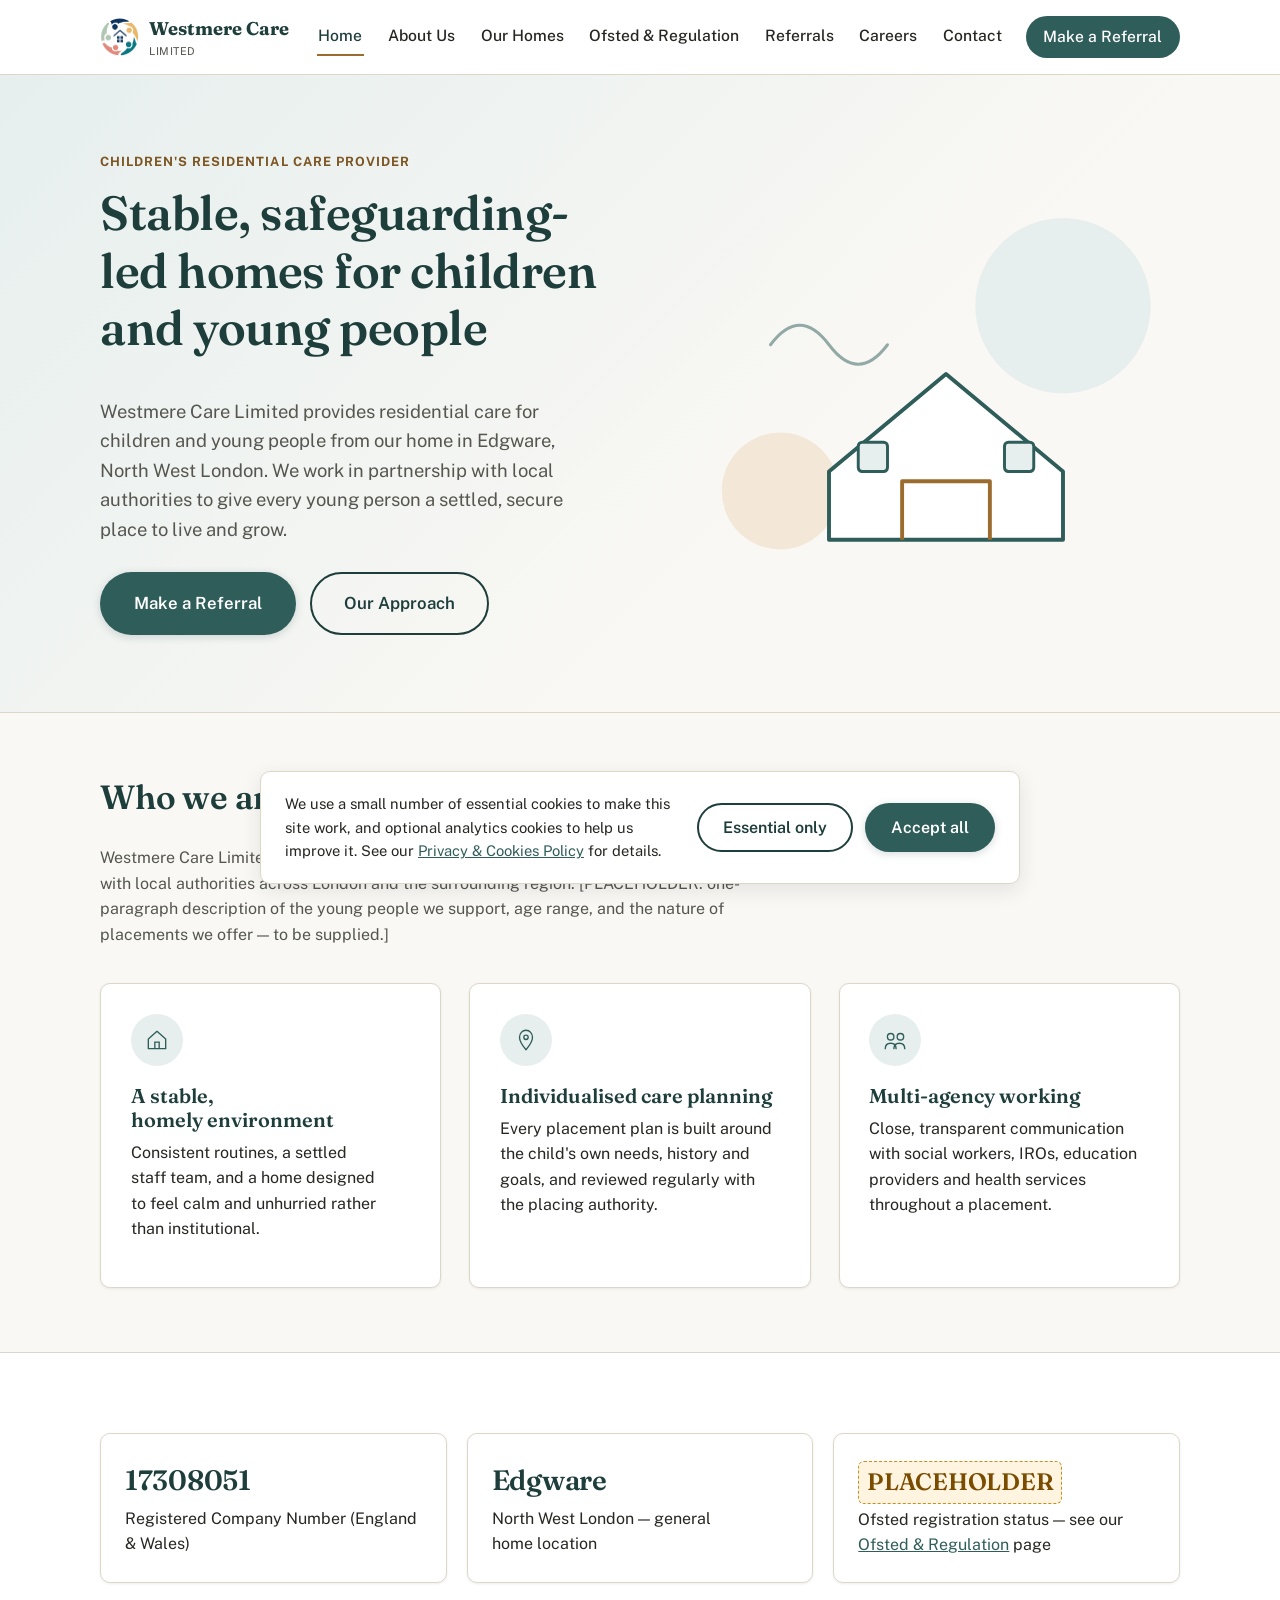
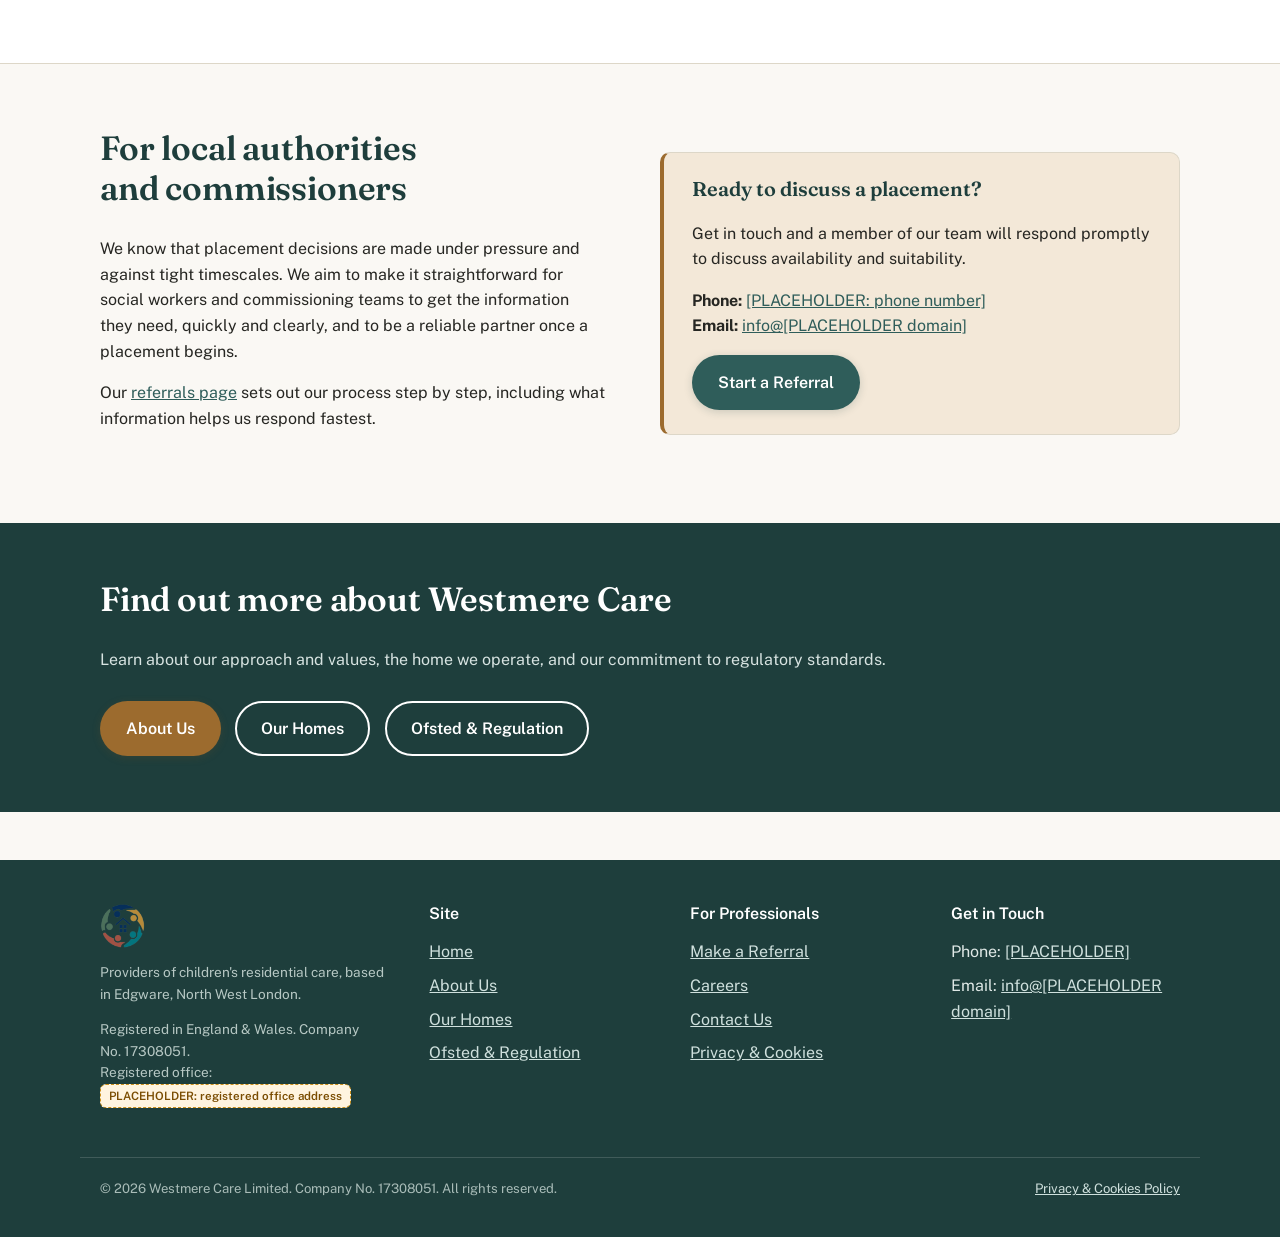
==== commit 46c06852: "Wire in the real Westmere Care logo - Processed the uploaded logo (white background) into a transpar" ====
--- a/index.html
+++ b/index.html
@@ -6,7 +6,9 @@
   <title>Westmere Care Limited | Children's Residential Care</title>
   <meta name="description" content="Westmere Care Limited provides safe, stable residential care for children and young people from our home in Edgware, North West London. Information for local authority social workers and commissioning teams.">
   <link rel="canonical" href="https://www.westmerecare.co.uk/">
-  <link rel="icon" type="image/svg+xml" href="assets/favicon.svg">
+  <link rel="icon" type="image/png" sizes="32x32" href="assets/favicon-32.png">
+  <link rel="icon" type="image/png" sizes="16x16" href="assets/favicon-16.png">
+  <link rel="apple-touch-icon" href="assets/apple-touch-icon.png">
   <link rel="preconnect" href="https://fonts.googleapis.com">
   <link rel="preconnect" href="https://fonts.gstatic.com" crossorigin>
   <link rel="stylesheet" href="https://fonts.googleapis.com/css2?family=Fraunces:opsz,wght@9..144,500;9..144,600;9..144,700&family=Public+Sans:wght@400;500;600;700&display=swap">
@@ -22,10 +24,7 @@
   <header class="site-header">
     <div class="container header-inner">
       <a class="brand" href="index.html">
-        <svg class="brand-mark" viewBox="0 0 48 48" fill="none" aria-hidden="true">
-          <path d="M24 4 44 20V44H4V20L24 4Z" fill="#E6EFEE" stroke="#2F5D5A" stroke-width="3" stroke-linejoin="round"/>
-          <path d="M18 44V28h12v16" fill="none" stroke="#9C6B2E" stroke-width="3" stroke-linejoin="round"/>
-        </svg>
+        <img class="brand-mark" src="assets/logo.png" alt="" width="320" height="298">
         <span>Westmere Care<span class="brand-text-org">Limited</span></span>
       </a>
       <button class="nav-toggle" data-nav-toggle type="button" aria-expanded="false" aria-controls="primary-nav">
@@ -153,7 +152,7 @@
   <footer class="site-footer">
     <div class="container footer-grid">
       <div>
-        <h2>Westmere Care Limited</h2>
+        <h2><img class="footer-logo" src="assets/logo.png" alt="Westmere Care Limited" width="320" height="298"></h2>
         <p class="footer-legal-org">Providers of children's residential care, based in Edgware, North West London.</p>
         <p class="footer-legal-org">
           Registered in England &amp; Wales. Company No. 17308051.<br>
--- a/css/style.css
+++ b/css/style.css
@@ -118,7 +118,7 @@
   flex-shrink: 0;
 }
 .brand:hover { color: var(--color-primary-dark); }
-.brand-mark { width: 36px; height: 36px; flex-shrink: 0; }
+.brand-mark { height: 38px; width: auto; flex-shrink: 0; }
 .brand-text-org { display: block; font-size: 0.68rem; font-weight: 400; letter-spacing: 0.04em; color: var(--color-text-muted); font-family: var(--font-body); text-transform: uppercase; }
 
 .nav-toggle {
@@ -408,6 +408,7 @@
   .footer-grid { grid-template-columns: 1.3fr 1fr 1fr 1fr; }
 }
 .site-footer h2, .site-footer h3 { color: #fff; font-size: 1rem; font-family: var(--font-body); }
+.footer-logo { height: 44px; width: auto; margin-bottom: 0.85rem; }
 .site-footer a { color: #cfe0dd; }
 .site-footer a:hover { color: #fff; }
 .footer-legal-org {
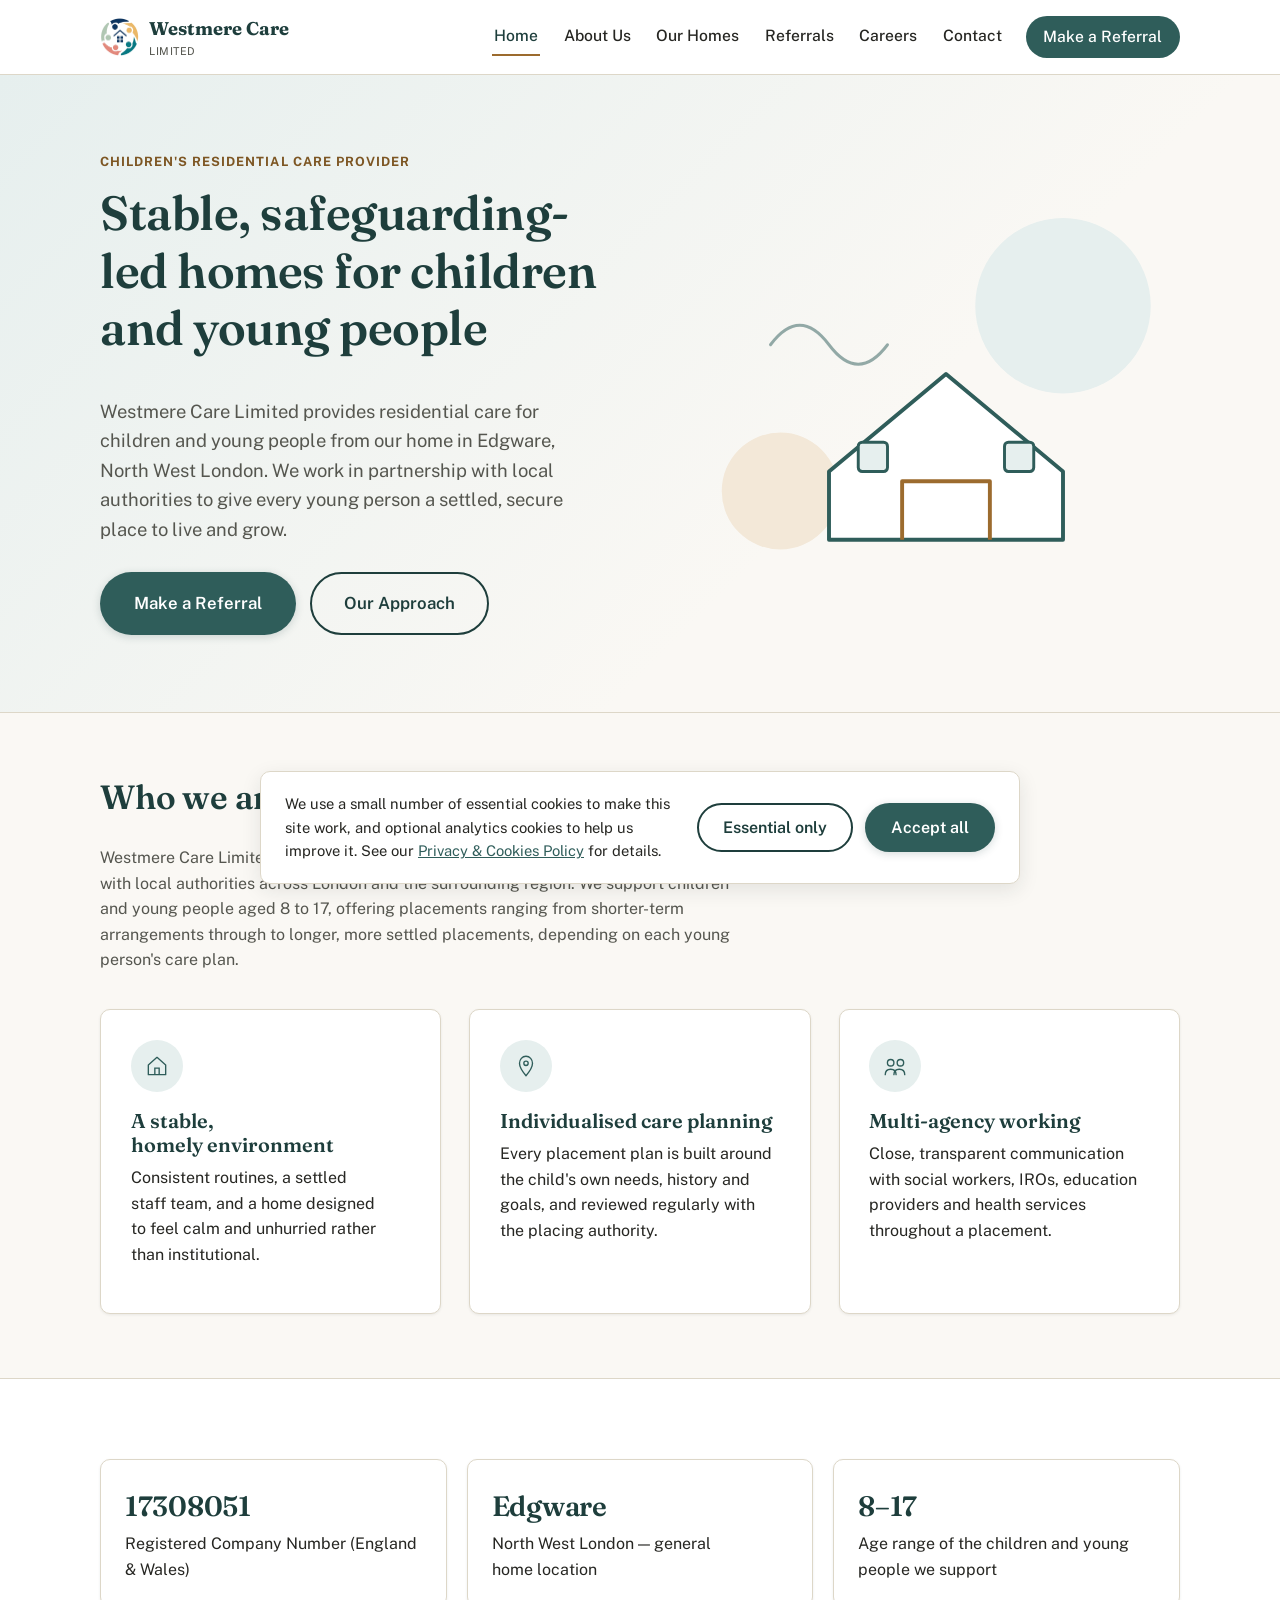
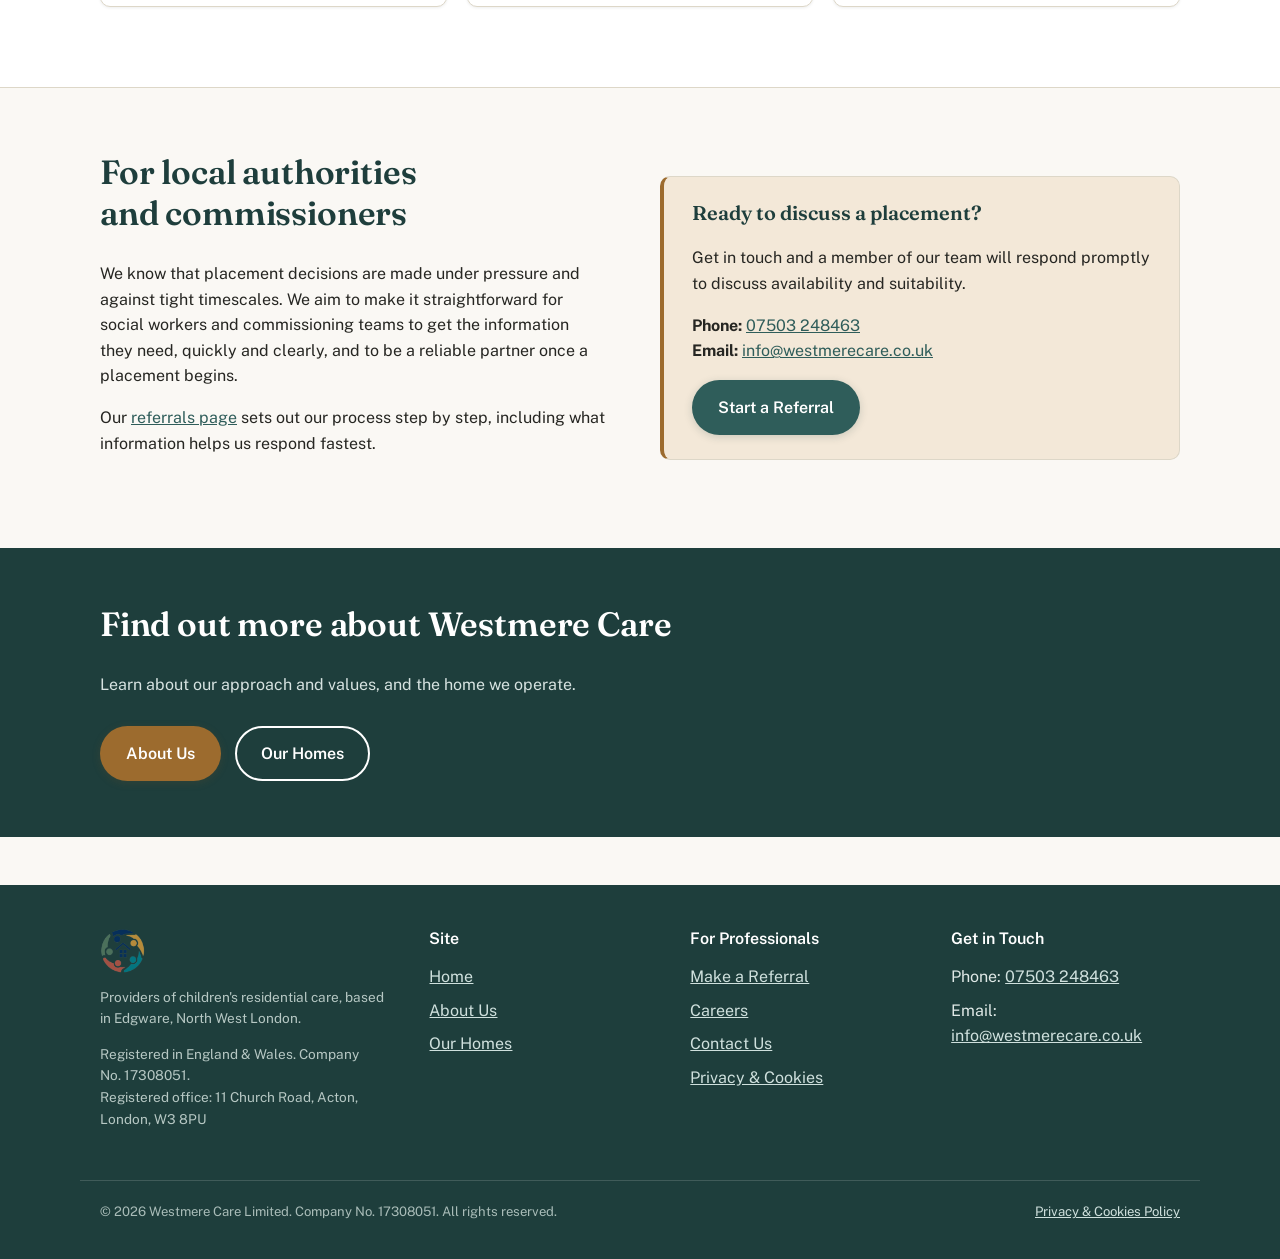
==== commit 878163ea: "Wire in real content: contact details, About Us, Our Homes, Careers Real content supplied by the cli" ====
--- a/index.html
+++ b/index.html
@@ -35,7 +35,6 @@
         <a href="index.html" aria-current="page">Home</a>
         <a href="about.html">About Us</a>
         <a href="our-homes.html">Our Homes</a>
-        <a href="ofsted.html">Ofsted &amp; Regulation</a>
         <a href="referrals.html">Referrals</a>
         <a href="careers.html">Careers</a>
         <a href="contact.html">Contact</a>
@@ -75,7 +74,7 @@
       <div class="container">
         <div class="section-header">
           <h2>Who we are</h2>
-          <p>Westmere Care Limited (Company No. 17308051) is a residential care provider working with local authorities across London and the surrounding region. [PLACEHOLDER: one-paragraph description of the young people we support, age range, and the nature of placements we offer — to be supplied.]</p>
+          <p>Westmere Care Limited (Company No. 17308051) is a residential care provider working with local authorities across London and the surrounding region. We support children and young people aged 8 to 17, offering placements ranging from shorter-term arrangements through to longer, more settled placements, depending on each young person's care plan.</p>
         </div>
         <div class="grid grid-3">
           <div class="card">
@@ -109,8 +108,8 @@
             North West London — general home location
           </li>
           <li>
-            <span class="stat-num"><span class="placeholder-tag">PLACEHOLDER</span></span>
-            Ofsted registration status — see our <a href="ofsted.html">Ofsted &amp; Regulation</a> page
+            <span class="stat-num">8–17</span>
+            Age range of the children and young people we support
           </li>
         </ul>
       </div>
@@ -127,8 +126,8 @@
           <h3 class="mt-0">Ready to discuss a placement?</h3>
           <p>Get in touch and a member of our team will respond promptly to discuss availability and suitability.</p>
           <p class="mt-0">
-            <strong>Phone:</strong> <a href="tel:[PLACEHOLDER]">[PLACEHOLDER:&nbsp;phone&nbsp;number]</a><br>
-            <strong>Email:</strong> <a href="mailto:info@[PLACEHOLDER]">info@[PLACEHOLDER domain]</a>
+            <strong>Phone:</strong> <a href="tel:07503248463">07503&nbsp;248463</a><br>
+            <strong>Email:</strong> <a href="mailto:info@westmerecare.co.uk">info@westmerecare.co.uk</a>
           </p>
           <a class="btn btn-primary" href="referrals.html">Start a Referral</a>
         </div>
@@ -138,11 +137,10 @@
     <section class="cta-band">
       <div class="container">
         <h2>Find out more about Westmere Care</h2>
-        <p>Learn about our approach and values, the home we operate, and our commitment to regulatory standards.</p>
+        <p>Learn about our approach and values, and the home we operate.</p>
         <div class="hero-actions">
           <a class="btn btn-accent" href="about.html">About Us</a>
           <a class="btn btn-outline" href="our-homes.html">Our Homes</a>
-          <a class="btn btn-outline" href="ofsted.html">Ofsted &amp; Regulation</a>
         </div>
       </div>
     </section>
@@ -156,7 +154,7 @@
         <p class="footer-legal-org">Providers of children's residential care, based in Edgware, North West London.</p>
         <p class="footer-legal-org">
           Registered in England &amp; Wales. Company No. 17308051.<br>
-          Registered office: <span class="placeholder-tag">PLACEHOLDER: registered office address</span>
+          Registered office: 11 Church Road, Acton, London, W3 8PU
         </p>
       </div>
       <div>
@@ -165,7 +163,6 @@
           <li><a href="index.html">Home</a></li>
           <li><a href="about.html">About Us</a></li>
           <li><a href="our-homes.html">Our Homes</a></li>
-          <li><a href="ofsted.html">Ofsted &amp; Regulation</a></li>
         </ul>
       </div>
       <div>
@@ -180,8 +177,8 @@
       <div>
         <h3>Get in Touch</h3>
         <ul class="footer-nav-list">
-          <li>Phone: <a href="tel:[PLACEHOLDER]">[PLACEHOLDER]</a></li>
-          <li>Email: <a href="mailto:info@[PLACEHOLDER]">info@[PLACEHOLDER domain]</a></li>
+          <li>Phone: <a href="tel:07503248463">07503&nbsp;248463</a></li>
+          <li>Email: <a href="mailto:info@westmerecare.co.uk">info@westmerecare.co.uk</a></li>
         </ul>
       </div>
     </div>
--- a/css/style.css
+++ b/css/style.css
@@ -124,7 +124,9 @@
 .nav-toggle {
   display: inline-flex;
   align-items: center;
+  justify-content: center;
   gap: 0.5rem;
+  min-height: 44px;
   background: none;
   border: 1px solid var(--color-border);
   border-radius: 8px;
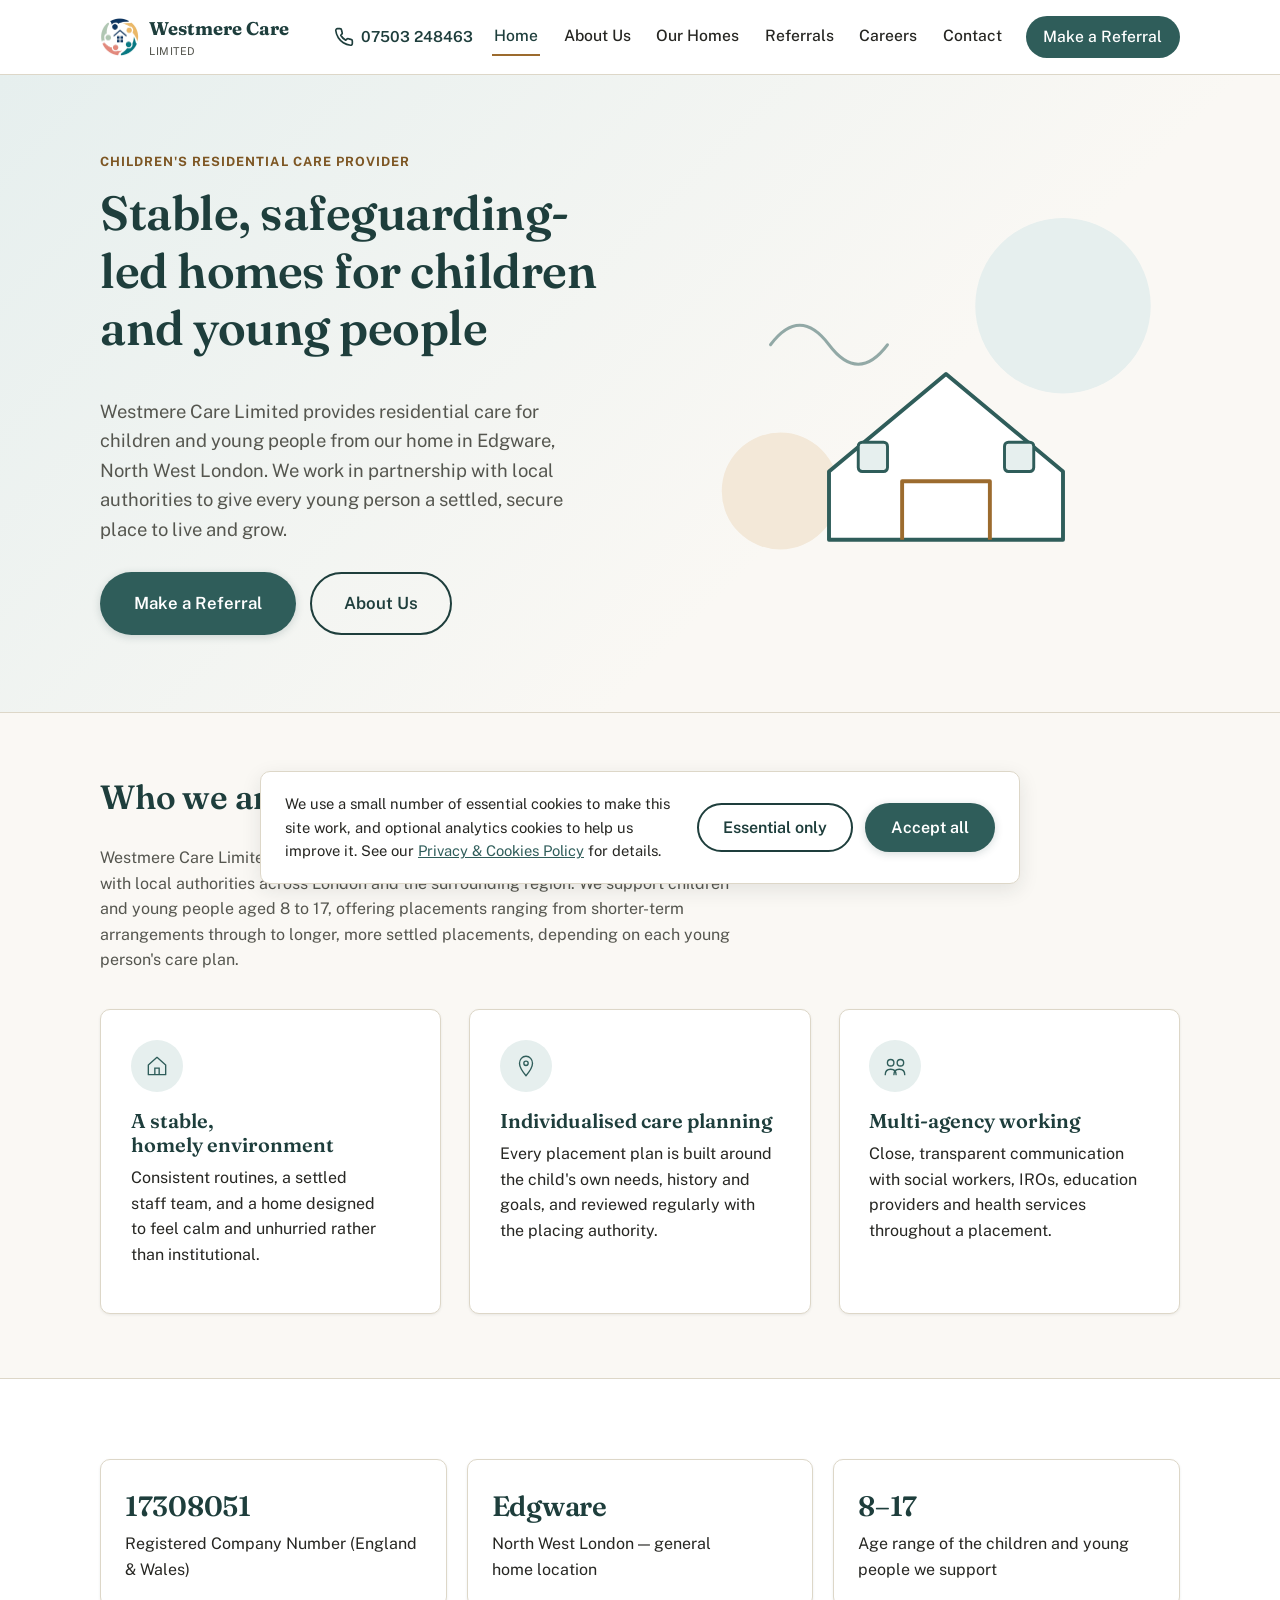
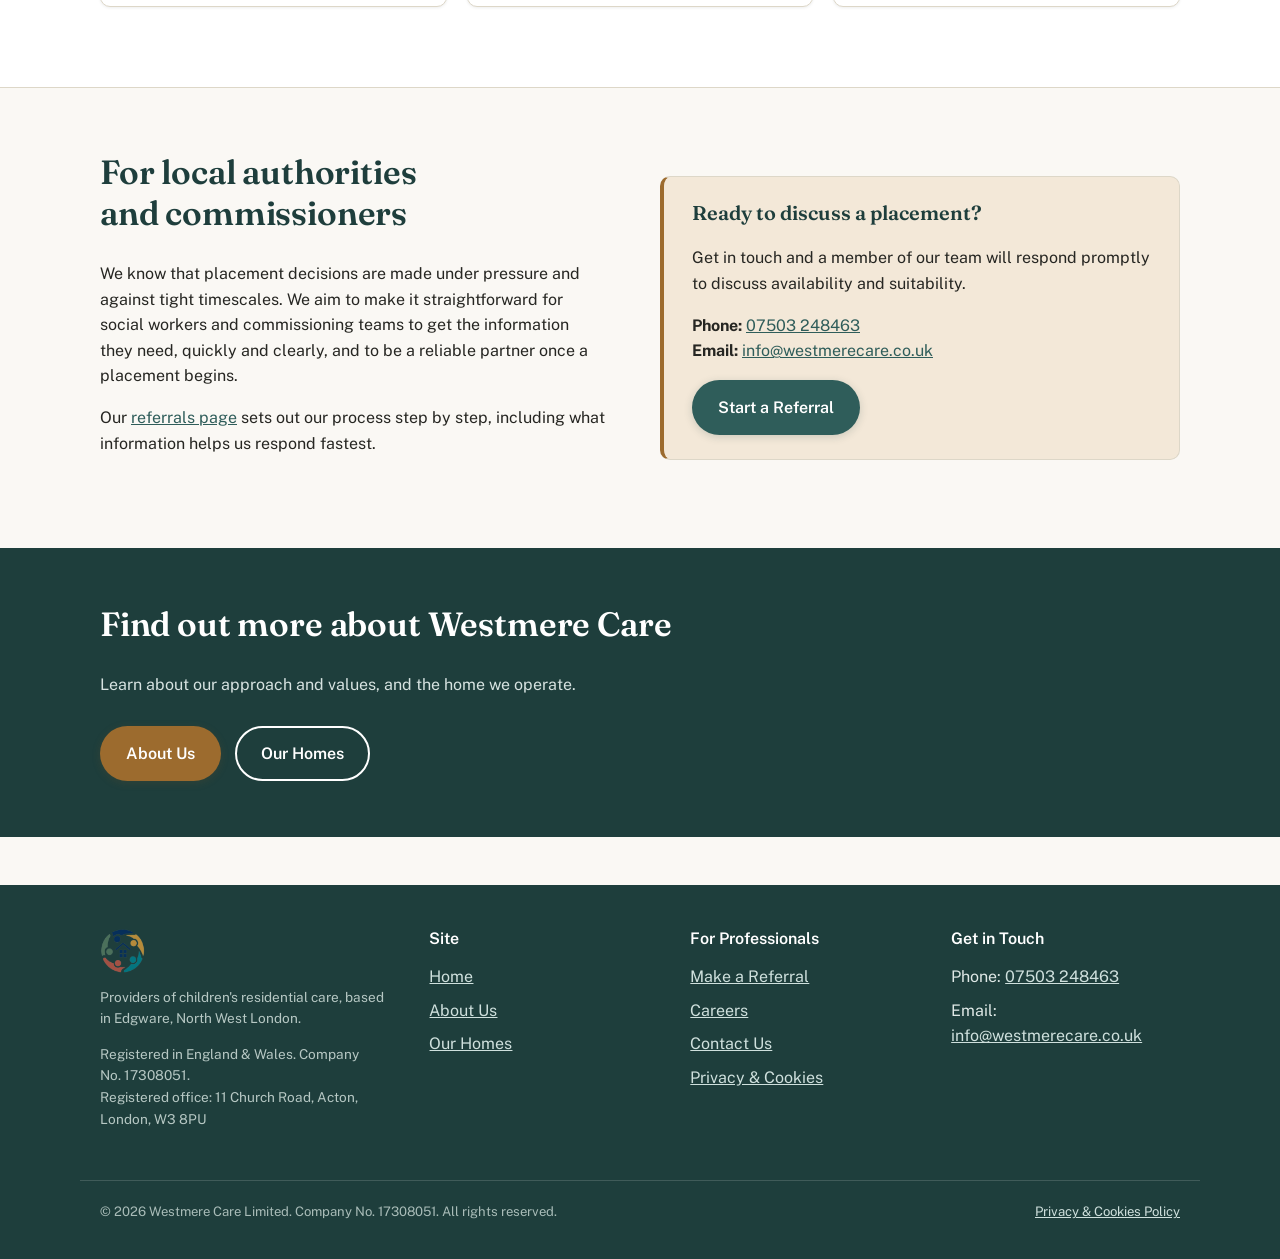
==== commit cff7b00f: "Compliance/UX review fixes: persistent header phone, OG image, structured data - Reword the ICO plac" ====
--- a/index.html
+++ b/index.html
@@ -16,7 +16,30 @@
   <meta property="og:type" content="website">
   <meta property="og:title" content="Westmere Care Limited | Children's Residential Care">
   <meta property="og:description" content="Safe, stable residential care for children and young people, based in Edgware, North West London. For local authority referrals and enquiries.">
+  <meta property="og:url" content="https://www.westmerecare.co.uk/">
+  <meta property="og:image" content="https://www.westmerecare.co.uk/assets/og-image.jpg">
+  <meta property="og:site_name" content="Westmere Care Limited">
+  <meta name="twitter:card" content="summary_large_image">
   <link rel="stylesheet" href="css/style.css">
+  <script type="application/ld+json">
+{
+  "@context": "https://schema.org",
+  "@type": "Organization",
+  "name": "Westmere Care Limited",
+  "url": "https://www.westmerecare.co.uk/",
+  "logo": "https://www.westmerecare.co.uk/assets/logo.png",
+  "telephone": "+447503248463",
+  "email": "info@westmerecare.co.uk",
+  "address": {
+    "@type": "PostalAddress",
+    "streetAddress": "11 Church Road",
+    "addressLocality": "Acton, London",
+    "postalCode": "W3 8PU",
+    "addressCountry": "GB"
+  },
+  "description": "Westmere Care Limited provides residential care for children and young people aged 8 to 17, from a home in Edgware, North West London, working in partnership with local authorities."
+}
+</script>
 </head>
 <body>
   <a class="skip-link" href="#main">Skip to main content</a>
@@ -27,7 +50,12 @@
         <img class="brand-mark" src="assets/logo.png" alt="" width="320" height="298">
         <span>Westmere Care<span class="brand-text-org">Limited</span></span>
       </a>
-      <button class="nav-toggle" data-nav-toggle type="button" aria-expanded="false" aria-controls="primary-nav">
+      <div class="header-actions">
+        <a class="header-phone" href="tel:07503248463" aria-label="Call us on 07503 248463">
+          <svg class="header-phone-icon" viewBox="0 0 24 24" fill="none" aria-hidden="true"><path d="M22 16.92v3a2 2 0 0 1-2.18 2 19.79 19.79 0 0 1-8.63-3.07 19.5 19.5 0 0 1-6-6 19.79 19.79 0 0 1-3.07-8.67A2 2 0 0 1 4.11 2h3a2 2 0 0 1 2 1.72c.127.96.361 1.903.7 2.81a2 2 0 0 1-.45 2.11L8.09 9.91a16 16 0 0 0 6 6l1.27-1.27a2 2 0 0 1 2.11-.45c.907.339 1.85.573 2.81.7A2 2 0 0 1 22 16.92z" stroke="currentColor" stroke-width="2" stroke-linecap="round" stroke-linejoin="round"/></svg>
+          <span class="header-phone-text">07503&nbsp;248463</span>
+        </a>
+        <button class="nav-toggle" data-nav-toggle type="button" aria-expanded="false" aria-controls="primary-nav">
         <svg class="nav-toggle-icon" viewBox="0 0 24 24" fill="none" aria-hidden="true"><path d="M4 6h16M4 12h16M4 18h16" stroke="currentColor" stroke-width="2" stroke-linecap="round"/></svg>
         Menu
       </button>
@@ -40,6 +68,7 @@
         <a href="contact.html">Contact</a>
         <a class="nav-cta" href="referrals.html">Make a Referral</a>
       </nav>
+      </div>
     </div>
   </header>
 
@@ -53,7 +82,7 @@
           <p class="hero-lede">Westmere Care Limited provides residential care for children and young people from our home in Edgware, North West London. We work in partnership with local authorities to give every young person a settled, secure place to live and grow.</p>
           <div class="hero-actions">
             <a class="btn btn-primary btn-lg" href="referrals.html">Make a Referral</a>
-            <a class="btn btn-outline btn-lg" href="about.html">Our Approach</a>
+            <a class="btn btn-outline btn-lg" href="about.html">About Us</a>
           </div>
         </div>
         <div aria-hidden="true">
--- a/css/style.css
+++ b/css/style.css
@@ -121,6 +121,28 @@
 .brand-mark { height: 38px; width: auto; flex-shrink: 0; }
 .brand-text-org { display: block; font-size: 0.68rem; font-weight: 400; letter-spacing: 0.04em; color: var(--color-text-muted); font-family: var(--font-body); text-transform: uppercase; }
 
+.header-actions {
+  display: flex;
+  align-items: center;
+  gap: 0.5rem;
+}
+.header-phone {
+  display: inline-flex;
+  align-items: center;
+  gap: 0.45rem;
+  min-height: 44px;
+  padding: 0.5rem 0.7rem;
+  border-radius: 8px;
+  color: var(--color-primary-dark);
+  font-weight: 600;
+  font-size: 0.95rem;
+  text-decoration: none;
+  white-space: nowrap;
+  flex-shrink: 0;
+}
+.header-phone:hover { background: var(--color-primary-light); }
+.header-phone-icon { width: 20px; height: 20px; flex-shrink: 0; }
+
 .nav-toggle {
   display: inline-flex;
   align-items: center;
@@ -167,6 +189,8 @@
 .nav-cta:hover { background: var(--color-primary-dark); }
 
 @media (max-width: 860px) {
+  .header-phone-text { display: none; }
+  .header-phone { padding: 0.5rem; }
   .nav-toggle { display: inline-flex; }
   .primary-nav {
     display: none;
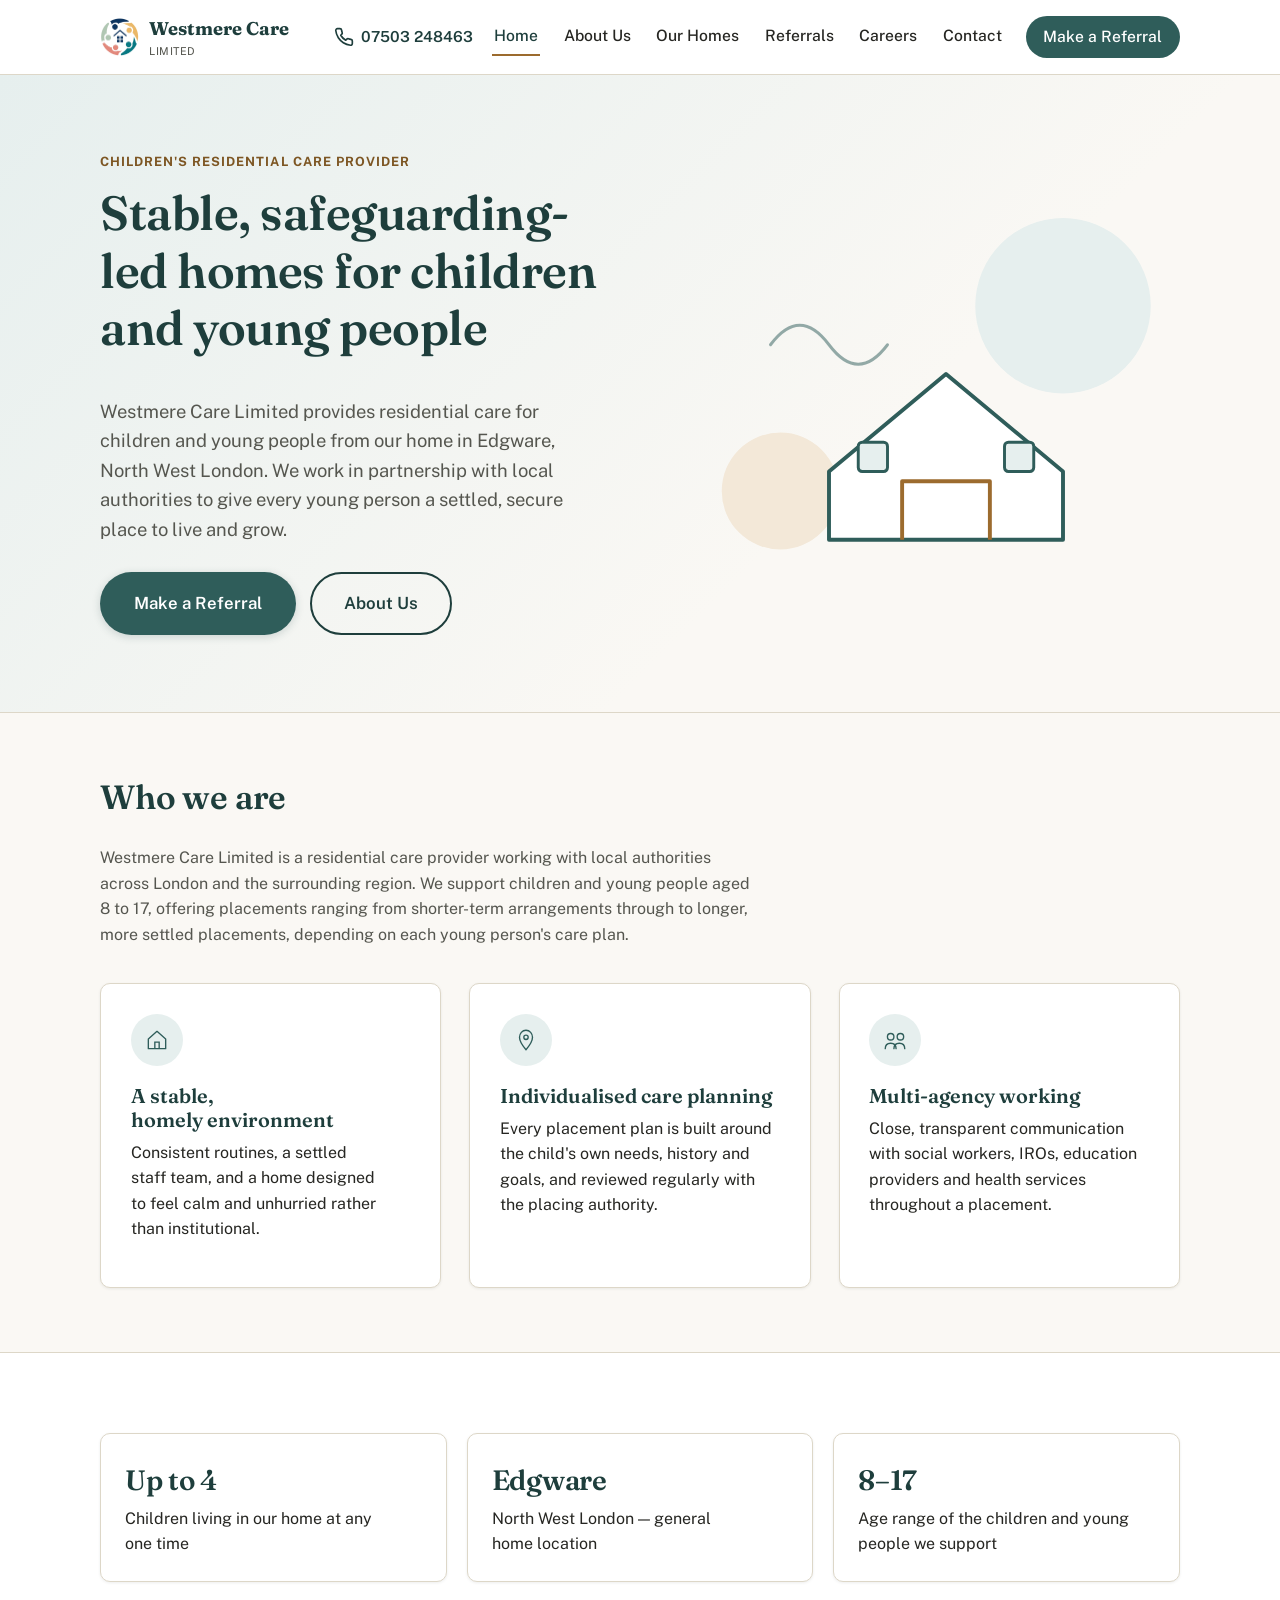
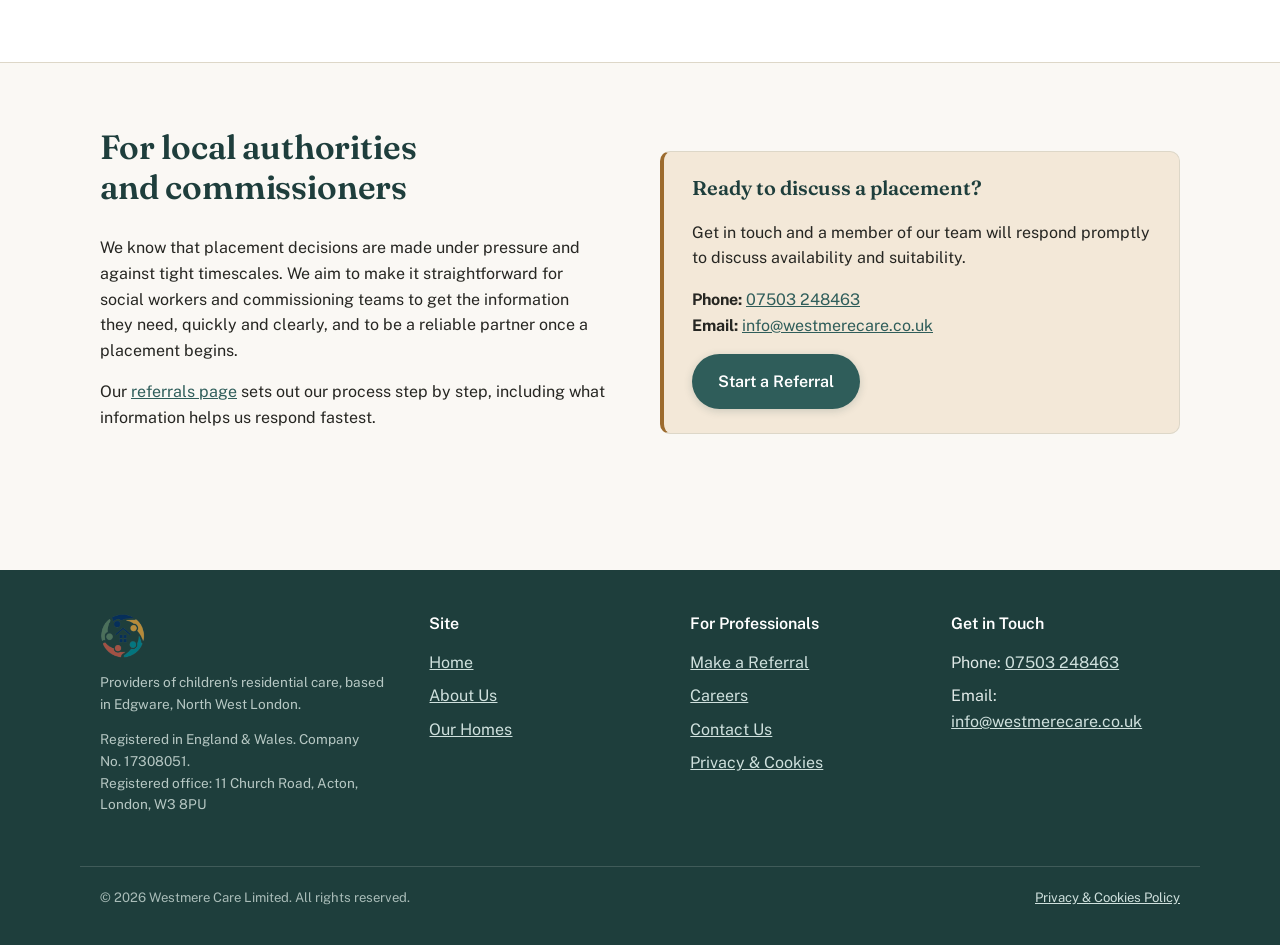
==== commit 6ae743ad: "Trim company number, drop cookie banner, self-host fonts, fix 320px reflow Content - Company number " ====
--- a/index.html
+++ b/index.html
@@ -5,19 +5,18 @@
   <meta name="viewport" content="width=device-width, initial-scale=1">
   <title>Westmere Care Limited | Children's Residential Care</title>
   <meta name="description" content="Westmere Care Limited provides safe, stable residential care for children and young people from our home in Edgware, North West London. Information for local authority social workers and commissioning teams.">
-  <link rel="canonical" href="https://www.westmerecare.co.uk/">
+  <link rel="canonical" href="https://westmerecare.co.uk/">
   <link rel="icon" type="image/png" sizes="32x32" href="assets/favicon-32.png">
   <link rel="icon" type="image/png" sizes="16x16" href="assets/favicon-16.png">
   <link rel="apple-touch-icon" href="assets/apple-touch-icon.png">
-  <link rel="preconnect" href="https://fonts.googleapis.com">
-  <link rel="preconnect" href="https://fonts.gstatic.com" crossorigin>
-  <link rel="stylesheet" href="https://fonts.googleapis.com/css2?family=Fraunces:opsz,wght@9..144,500;9..144,600;9..144,700&family=Public+Sans:wght@400;500;600;700&display=swap">
+  <link rel="preload" href="assets/fonts/fraunces-latin-opsz.woff2" as="font" type="font/woff2" crossorigin>
+  <link rel="preload" href="assets/fonts/public-sans-latin-wght.woff2" as="font" type="font/woff2" crossorigin>
   <meta name="theme-color" content="#2F5D5A">
   <meta property="og:type" content="website">
   <meta property="og:title" content="Westmere Care Limited | Children's Residential Care">
   <meta property="og:description" content="Safe, stable residential care for children and young people, based in Edgware, North West London. For local authority referrals and enquiries.">
-  <meta property="og:url" content="https://www.westmerecare.co.uk/">
-  <meta property="og:image" content="https://www.westmerecare.co.uk/assets/og-image.jpg">
+  <meta property="og:url" content="https://westmerecare.co.uk/">
+  <meta property="og:image" content="https://westmerecare.co.uk/assets/og-image.jpg">
   <meta property="og:site_name" content="Westmere Care Limited">
   <meta name="twitter:card" content="summary_large_image">
   <link rel="stylesheet" href="css/style.css">
@@ -26,8 +25,8 @@
   "@context": "https://schema.org",
   "@type": "Organization",
   "name": "Westmere Care Limited",
-  "url": "https://www.westmerecare.co.uk/",
-  "logo": "https://www.westmerecare.co.uk/assets/logo.png",
+  "url": "https://westmerecare.co.uk/",
+  "logo": "https://westmerecare.co.uk/assets/logo.png",
   "telephone": "+447503248463",
   "email": "info@westmerecare.co.uk",
   "address": {
@@ -47,7 +46,7 @@
   <header class="site-header">
     <div class="container header-inner">
       <a class="brand" href="index.html">
-        <img class="brand-mark" src="assets/logo.png" alt="" width="320" height="298">
+        <img class="brand-mark" src="assets/logo.png" alt="" width="320" height="305">
         <span>Westmere Care<span class="brand-text-org">Limited</span></span>
       </a>
       <div class="header-actions">
@@ -103,7 +102,7 @@
       <div class="container">
         <div class="section-header">
           <h2>Who we are</h2>
-          <p>Westmere Care Limited (Company No. 17308051) is a residential care provider working with local authorities across London and the surrounding region. We support children and young people aged 8 to 17, offering placements ranging from shorter-term arrangements through to longer, more settled placements, depending on each young person's care plan.</p>
+          <p>Westmere Care Limited is a residential care provider working with local authorities across London and the surrounding region. We support children and young people aged 8 to 17, offering placements ranging from shorter-term arrangements through to longer, more settled placements, depending on each young person's care plan.</p>
         </div>
         <div class="grid grid-3">
           <div class="card">
@@ -129,8 +128,8 @@
       <div class="container">
         <ul class="stat-list">
           <li>
-            <span class="stat-num">17308051</span>
-            Registered Company Number (England &amp; Wales)
+            <span class="stat-num">Up to 4</span>
+            Children living in our home at any one time
           </li>
           <li>
             <span class="stat-num">Edgware</span>
@@ -163,23 +162,12 @@
       </div>
     </section>
 
-    <section class="cta-band">
-      <div class="container">
-        <h2>Find out more about Westmere Care</h2>
-        <p>Learn about our approach and values, and the home we operate.</p>
-        <div class="hero-actions">
-          <a class="btn btn-accent" href="about.html">About Us</a>
-          <a class="btn btn-outline" href="our-homes.html">Our Homes</a>
-        </div>
-      </div>
-    </section>
-
   </main>
 
   <footer class="site-footer">
     <div class="container footer-grid">
       <div>
-        <h2><img class="footer-logo" src="assets/logo.png" alt="Westmere Care Limited" width="320" height="298"></h2>
+        <h2><img class="footer-logo" src="assets/logo.png" alt="Westmere Care Limited" width="320" height="305"></h2>
         <p class="footer-legal-org">Providers of children's residential care, based in Edgware, North West London.</p>
         <p class="footer-legal-org">
           Registered in England &amp; Wales. Company No. 17308051.<br>
@@ -212,19 +200,11 @@
       </div>
     </div>
     <div class="container footer-bottom">
-      <p>&copy; <span id="year"></span> Westmere Care Limited. Company No. 17308051. All rights reserved.</p>
+      <p>&copy; <span id="year"></span> Westmere Care Limited. All rights reserved.</p>
       <p><a href="privacy.html">Privacy &amp; Cookies Policy</a></p>
     </div>
   </footer>
 
-  <section class="cookie-banner" id="cookie-banner" aria-label="Cookie notice" hidden>
-    <p>We use a small number of essential cookies to make this site work, and optional analytics cookies to help us improve it. See our <a href="privacy.html">Privacy &amp; Cookies Policy</a> for details.</p>
-    <div class="cookie-actions">
-      <button type="button" class="btn btn-outline" data-cookie-essential>Essential only</button>
-      <button type="button" class="btn btn-primary" data-cookie-accept>Accept all</button>
-    </div>
-  </section>
-
   <script src="js/main.js"></script>
 </body>
 </html>
--- a/css/style.css
+++ b/css/style.css
@@ -3,6 +3,21 @@
    Calm, professional palette for a regulated children's residential care
    provider. Audience: local authority social workers & commissioners.
    ========================================================================== */
+
+@font-face {
+  font-family: "Fraunces";
+  font-style: normal;
+  font-weight: 100 900;
+  font-display: swap;
+  src: url("../assets/fonts/fraunces-latin-opsz.woff2") format("woff2");
+}
+@font-face {
+  font-family: "Public Sans";
+  font-style: normal;
+  font-weight: 100 900;
+  font-display: swap;
+  src: url("../assets/fonts/public-sans-latin-wght.woff2") format("woff2");
+}
 
 :root {
   /* Colour palette — deep teal (trust, calm) + warm neutral + muted sand accent */
@@ -188,6 +203,12 @@
 }
 .nav-cta:hover { background: var(--color-primary-dark); }
 
+@media (max-width: 359px) {
+  .brand { font-size: 1rem; gap: 0.45rem; }
+  .brand-mark { height: 32px; }
+  .header-actions { gap: 0.25rem; }
+  .nav-toggle { padding-inline: 0.55rem; }
+}
 @media (max-width: 860px) {
   .header-phone-text { display: none; }
   .header-phone { padding: 0.5rem; }
@@ -313,6 +334,7 @@
   margin-block: 1.5rem;
 }
 .callout-accent { border-left-color: var(--color-accent); background: var(--color-accent-light); }
+.callout h2 { font-size: 1.25rem; }
 
 .stat-list { list-style: none; padding: 0; display: grid; gap: 1.25rem; grid-template-columns: 1fr; }
 @media (min-width: 700px) { .stat-list { grid-template-columns: repeat(3, 1fr); } }
@@ -456,29 +478,6 @@
 }
 
 /* ---------- Cookie banner ---------- */
-.cookie-banner {
-  position: fixed;
-  left: 1rem;
-  right: 1rem;
-  bottom: 1rem;
-  max-width: 760px;
-  margin-inline: auto;
-  background: var(--color-surface);
-  color: var(--color-text);
-  border: 1px solid var(--color-border);
-  border-radius: var(--radius);
-  box-shadow: var(--shadow-md);
-  padding: 1.25rem 1.5rem;
-  z-index: 900;
-  display: flex;
-  flex-wrap: wrap;
-  gap: 1rem 1.5rem;
-  align-items: center;
-  justify-content: space-between;
-}
-.cookie-banner[hidden] { display: none; }
-.cookie-banner p { margin: 0; font-size: 0.92rem; flex: 1 1 320px; }
-.cookie-actions { display: flex; gap: 0.75rem; flex-shrink: 0; }
 
 /* ---------- Utility ---------- */
 .text-muted { color: var(--color-text-muted); }
